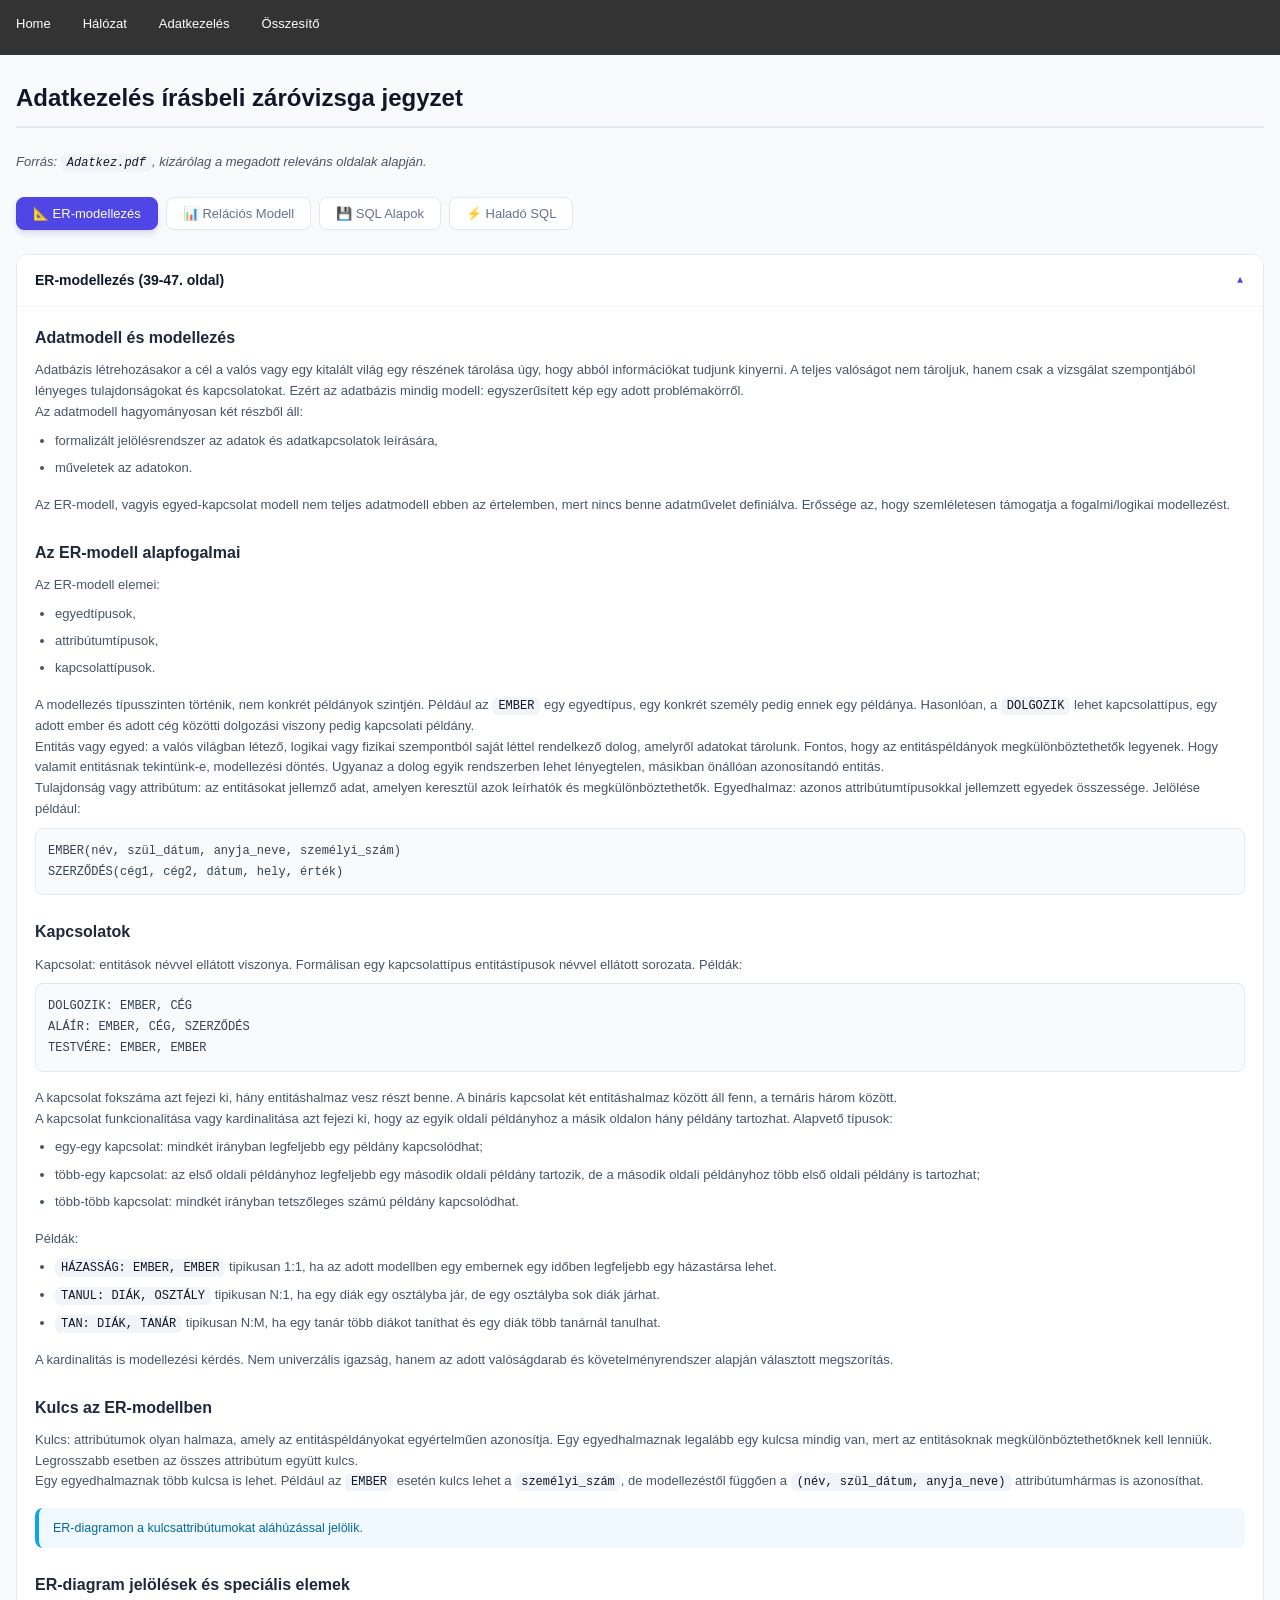
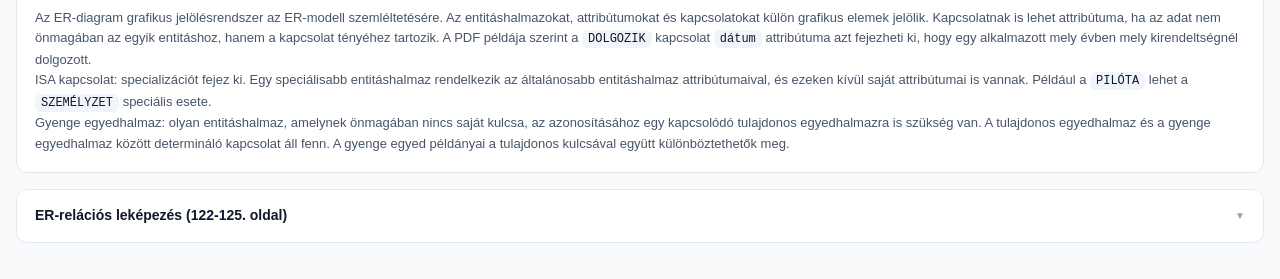
==== adatkezeles.html @ 4d345f4f "oldalak navval" ====
<!doctype html>
<html lang="en">
  <head>
    <meta charset="UTF-8" />
    <meta name="viewport" content="width=device-width, initial-scale=1.0" />
    <link rel="stylesheet" href="adatkezeles.css" />
    <link rel="stylesheet" href="nav.css" />
    <title>Adatkezelés</title>
  </head>
  <body>
    <nav>
      <ul>
        <li><a href="/index.html">Home</a></li>
        <li><a href="/halozat.html">Hálózat</a></li>
        <li><a href="/adatkezeles.html">Adatkezelés</a></li>
        <li><a href="/osszesito.html">Összesítő</a></li>
      </ul>
    </nav>
    <div class="wrap">
      <h2>Adatkezelés írásbeli záróvizsga jegyzet</h2>
      <p style="margin-bottom: 1.5rem; font-style: italic">
        Forrás: <code>Adatkez.pdf</code>, kizárólag a megadott releváns oldalak
        alapján.
      </p>

      <div class="tabs">
        <button class="tab active" onclick="showPage('er-modell')">
          📐 ER-modellezés
        </button>
        <button class="tab" onclick="showPage('relacios-modell')">
          📊 Relációs Modell
        </button>
        <button class="tab" onclick="showPage('sql-alapok')">
          💾 SQL Alapok
        </button>
        <button class="tab" onclick="showPage('sql-halado')">
          ⚡ Haladó SQL
        </button>
      </div>

      <div id="er-modell" class="page active">
        <div class="section">
          <div class="sec-head" onclick="toggle(this)">
            ER-modellezés (39-47. oldal) <span class="chevron open">▼</span>
          </div>
          <div class="sec-body open">
            <h3>Adatmodell és modellezés</h3>
            <p>
              Adatbázis létrehozásakor a cél a valós vagy egy kitalált világ egy
              részének tárolása úgy, hogy abból információkat tudjunk kinyerni.
              A teljes valóságot nem tároljuk, hanem csak a vizsgálat
              szempontjából lényeges tulajdonságokat és kapcsolatokat. Ezért az
              adatbázis mindig modell: egyszerűsített kép egy adott
              problémakörről.
            </p>
            <p>Az adatmodell hagyományosan két részből áll:</p>
            <ul>
              <li>
                formalizált jelölésrendszer az adatok és adatkapcsolatok
                leírására,
              </li>
              <li>műveletek az adatokon.</li>
            </ul>
            <p>
              Az ER-modell, vagyis egyed-kapcsolat modell nem teljes adatmodell
              ebben az értelemben, mert nincs benne adatművelet definiálva.
              Erőssége az, hogy szemléletesen támogatja a fogalmi/logikai
              modellezést.
            </p>

            <h3>Az ER-modell alapfogalmai</h3>
            <p>Az ER-modell elemei:</p>
            <ul>
              <li>egyedtípusok,</li>
              <li>attribútumtípusok,</li>
              <li>kapcsolattípusok.</li>
            </ul>
            <p>
              A modellezés típusszinten történik, nem konkrét példányok
              szintjén. Például az <code>EMBER</code> egy egyedtípus, egy
              konkrét személy pedig ennek egy példánya. Hasonlóan, a
              <code>DOLGOZIK</code> lehet kapcsolattípus, egy adott ember és
              adott cég közötti dolgozási viszony pedig kapcsolati példány.
            </p>
            <p>
              Entitás vagy egyed: a valós világban létező, logikai vagy fizikai
              szempontból saját léttel rendelkező dolog, amelyről adatokat
              tárolunk. Fontos, hogy az entitáspéldányok megkülönböztethetők
              legyenek. Hogy valamit entitásnak tekintünk-e, modellezési döntés.
              Ugyanaz a dolog egyik rendszerben lehet lényegtelen, másikban
              önállóan azonosítandó entitás.
            </p>
            <p>
              Tulajdonság vagy attribútum: az entitásokat jellemző adat, amelyen
              keresztül azok leírhatók és megkülönböztethetők. Egyedhalmaz:
              azonos attribútumtípusokkal jellemzett egyedek összessége.
              Jelölése például:
            </p>
            <pre><code>EMBER(név, szül_dátum, anyja_neve, személyi_szám)
SZERZŐDÉS(cég1, cég2, dátum, hely, érték)</code></pre>

            <h3>Kapcsolatok</h3>
            <p>
              Kapcsolat: entitások névvel ellátott viszonya. Formálisan egy
              kapcsolattípus entitástípusok névvel ellátott sorozata. Példák:
            </p>
            <pre><code>DOLGOZIK: EMBER, CÉG
ALÁÍR: EMBER, CÉG, SZERZŐDÉS
TESTVÉRE: EMBER, EMBER</code></pre>
            <p>
              A kapcsolat fokszáma azt fejezi ki, hány entitáshalmaz vesz részt
              benne. A bináris kapcsolat két entitáshalmaz között áll fenn, a
              ternáris három között.
            </p>
            <p>
              A kapcsolat funkcionalitása vagy kardinalitása azt fejezi ki, hogy
              az egyik oldali példányhoz a másik oldalon hány példány tartozhat.
              Alapvető típusok:
            </p>
            <ul>
              <li>
                egy-egy kapcsolat: mindkét irányban legfeljebb egy példány
                kapcsolódhat;
              </li>
              <li>
                több-egy kapcsolat: az első oldali példányhoz legfeljebb egy
                második oldali példány tartozik, de a második oldali példányhoz
                több első oldali példány is tartozhat;
              </li>
              <li>
                több-több kapcsolat: mindkét irányban tetszőleges számú példány
                kapcsolódhat.
              </li>
            </ul>
            <p>Példák:</p>
            <ul>
              <li>
                <code>HÁZASSÁG: EMBER, EMBER</code> tipikusan 1:1, ha az adott
                modellben egy embernek egy időben legfeljebb egy házastársa
                lehet.
              </li>
              <li>
                <code>TANUL: DIÁK, OSZTÁLY</code> tipikusan N:1, ha egy diák egy
                osztályba jár, de egy osztályba sok diák járhat.
              </li>
              <li>
                <code>TAN: DIÁK, TANÁR</code> tipikusan N:M, ha egy tanár több
                diákot taníthat és egy diák több tanárnál tanulhat.
              </li>
            </ul>
            <p>
              A kardinalitás is modellezési kérdés. Nem univerzális igazság,
              hanem az adott valóságdarab és követelményrendszer alapján
              választott megszorítás.
            </p>

            <h3>Kulcs az ER-modellben</h3>
            <p>
              Kulcs: attribútumok olyan halmaza, amely az entitáspéldányokat
              egyértelműen azonosítja. Egy egyedhalmaznak legalább egy kulcsa
              mindig van, mert az entitásoknak megkülönböztethetőknek kell
              lenniük. Legrosszabb esetben az összes attribútum együtt kulcs.
            </p>
            <p>
              Egy egyedhalmaznak több kulcsa is lehet. Például az
              <code>EMBER</code> esetén kulcs lehet a
              <code>személyi_szám</code>, de modellezéstől függően a
              <code>(név, szül_dátum, anyja_neve)</code> attribútumhármas is
              azonosíthat.
            </p>
            <div class="tip">
              ER-diagramon a kulcsattribútumokat aláhúzással jelölik.
            </div>

            <h3>ER-diagram jelölések és speciális elemek</h3>
            <p>
              Az ER-diagram grafikus jelölésrendszer az ER-modell
              szemléltetésére. Az entitáshalmazokat, attribútumokat és
              kapcsolatokat külön grafikus elemek jelölik. Kapcsolatnak is lehet
              attribútuma, ha az adat nem önmagában az egyik entitáshoz, hanem a
              kapcsolat tényéhez tartozik. A PDF példája szerint a
              <code>DOLGOZIK</code> kapcsolat <code>dátum</code> attribútuma azt
              fejezheti ki, hogy egy alkalmazott mely évben mely kirendeltségnél
              dolgozott.
            </p>
            <p>
              ISA kapcsolat: specializációt fejez ki. Egy speciálisabb
              entitáshalmaz rendelkezik az általánosabb entitáshalmaz
              attribútumaival, és ezeken kívül saját attribútumai is vannak.
              Például a <code>PILÓTA</code> lehet a
              <code>SZEMÉLYZET</code> speciális esete.
            </p>
            <p>
              Gyenge egyedhalmaz: olyan entitáshalmaz, amelynek önmagában nincs
              saját kulcsa, az azonosításához egy kapcsolódó tulajdonos
              egyedhalmazra is szükség van. A tulajdonos egyedhalmaz és a gyenge
              egyedhalmaz között determináló kapcsolat áll fenn. A gyenge egyed
              példányai a tulajdonos kulcsával együtt különböztethetők meg.
            </p>
          </div>
        </div>

        <div class="section">
          <div class="sec-head" onclick="toggle(this)">
            ER-relációs leképezés (122-125. oldal)
            <span class="chevron">▼</span>
          </div>
          <div class="sec-body">
            <h3>Logikai tervezés célja</h3>
            <p>
              A relációs adatbázis logikai tervezésének célja az adatbázis
              logikai szerkezetének meghatározása: milyen relációs sémák
              legyenek, azok milyen attribútumokat tartalmazzanak, és milyen
              adattípusok, kulcsok, idegen kulcsok és egyéb megszorítások
              tartozzanak hozzájuk. A fizikai tervezés, például indexek és
              tárolási paraméterek kialakítása, ezt követő lépés.
            </p>
            <p>
              Az ER-diagram alkalmas a valóság fogalmi modellezésére, a relációs
              adatmodell viszont táblákban/relációkban gondolkodik. Ezért
              szükséges az ER-diagram relációs sémákká alakítása.
            </p>

            <h3>Egyedhalmaz leképezése</h3>
            <p>
              Egy egyedhalmazból olyan relációs séma készül, amely tartalmazza
              az egyedhalmaz összes attribútumát:
            </p>
            <pre><code>E(A1, A2, ..., Ak)</code></pre>
            <p>
              A reláció minden sora az egyedhalmaz egy példányát azonosítja. Az
              ER-modellben jelölt kulcs a relációs sémában is kulcsként jelenik
              meg.
            </p>
            <p>
              ISA kapcsolat esetén, ha egy specializált entitáshalmaz
              attribútumait egy általánosabb entitáshalmaz határozza meg, akkor
              a specializált entitáshalmazhoz rendelt relációs sémába az
              általánosabb entitáshalmaz attribútumait is fel kell venni a PDF
              által ismertetett módszer szerint.
            </p>

            <h3>Kapcsolattípus leképezése általános módszerrel</h3>
            <p>
              Kapcsolattípusból olyan relációs séma készül, amelynek
              attribútumai között szerepel a kapcsolatban részt vevő összes
              entitáshalmaz kulcsa. Ha a kapcsolatnak saját attribútuma is van,
              az is bekerül a kapcsolatból képzett relációba.
            </p>
            <p>Általános alak:</p>
            <pre><code>R(E1_kulcsa, E2_kulcsa, ..., kapcsolat_attribútumai)</code></pre>
            <p>
              Az így kapott reláció egy sora azt fejezi ki, hogy a benne
              szereplő kulcsokkal azonosított entitáspéldányok egymással
              kapcsolatban állnak. Ha két résztvevő entitáshalmaz
              kulcsattribútumai azonos nevűek lennének, átnevezéssel kell
              elkerülni a névütközést.
            </p>
            <p>Példa a PDF alapján:</p>
            <pre><code>KIRENDELTSÉG(KKÓD, HELY)
ALKALMAZOTT(AKÓD, NÉV, BEOSZTÁS, FIZETÉS)
DOLGOZIK(KKÓD, AKÓD, DÁTUM)</code></pre>
            <p>
              Itt a <code>DOLGOZIK</code> reláció a kapcsolatot reprezentálja,
              és tartalmazza a részt vevő entitások kulcsait, valamint a
              kapcsolat saját <code>DÁTUM</code> attribútumát.
            </p>

            <h3>Több-egy kapcsolat hatékonyabb leképezése</h3>
            <p>
              Több-egy kapcsolatnál az általános módszer helyett gyakran
              kevesebb relációval is megőrizhető a kapcsolat. Ha például
              <code>DOLGOZIK: EMBER, OSZTÁLY</code> N:1 jellegű, akkor az
              <code>OSZT_ID</code> idegen kulcsként bekerülhet az
              <code>EMBER</code> relációba:
            </p>
            <pre><code>OSZTÁLY(OSZT_ID, OSZT_NÉV, ÉPÜLET, EMELET)
EMBER(SZEM_SZÁM, NÉV, ANYJA_NEVE, SZÜL_DÁTUM, OSZT_ID)</code></pre>
            <p>
              Ilyenkor az <code>OSZT_ID</code> az <code>EMBER</code> sémában
              idegen kulcs. Az idegen kulcs olyan attribútum, amely egy másik
              relációban kulcsattribútum. Ha a kapcsolat opcionális, az idegen
              kulcs értéke lehet <code>NULL</code>; például ha egy ember nem
              dolgozik egyik osztályon sem.
            </p>
            <p>
              Ennek előnye, hogy kevesebb reláció szükséges, és az eredeti
              kapcsolat visszanyeréséhez kevesebb természetes illesztés kell.
              Emellett a kapcsolat függvényszerűsége, vagyis az N:1 jelleg,
              részben beépül a relációs struktúrába.
            </p>

            <h3>Információvesztés és redundancia</h3>
            <p>
              Az ER-diagram relációs sémákká alakításakor elveszik az egyedek és
              kapcsolatok formális megkülönböztetése: relációs szinten mindkettő
              tábla/séma lesz. Ezért a kulcsok, idegen kulcsok és egyéb
              kényszerek fontosak ahhoz, hogy a sémák eredetére és jelentésére
              következtetni lehessen.
            </p>
            <p>
              A 125. oldal bevezeti a sémadekompozíció gondolatát is. Elvileg
              minden adat betehető lenne egyetlen univerzális sémába, de ez sok
              felesleges ismétlődést és következetlenséget okozhat. Redundáns a
              reláció, ha valamely attribútum értéke más attribútumok értékéből
              ismert szabály alapján kikövetkeztethető. A logikai tervezés egyik
              célja az ilyen felesleges redundancia kezelése.
            </p>
          </div>
        </div>
      </div>
      <div id="relacios-modell" class="page">
        <div class="section">
          <div class="sec-head" onclick="toggle(this)">
            Relációs adatmodell alapjai (48-50. oldal)
            <span class="chevron open">▼</span>
          </div>
          <div class="sec-body open">
            <h3>Reláció, domén, n-es</h3>
            <p>
              A relációs adatmodell mögött a halmazelméleti relációk elmélete
              áll.
            </p>
            <p>
              Reláció: halmazok Descartes-szorzatának részhalmaza. Ha adottak a
              <code>D1, D2, ..., Dn</code> tartományok, akkor a
              <code>D1 x D2 x ... x Dn</code> Descartes-szorzat elemei n-esek,
              más néven tuple-ök, rekordok vagy ennesek. Egy reláció ezeknek az
              n-eseknek tetszőleges részhalmaza.
            </p>
            <p>
              A tartomány vagy domén azt mondja meg, hogy egy attribútum milyen
              értékkészletből vehet fel értékeket. Például egy életkor numerikus
              tartományból, egy név szöveges tartományból származhat.
            </p>

            <h3>Táblázatos ábrázolás</h3>
            <p>A relációt táblázatként szokás ábrázolni:</p>
            <ul>
              <li>az oszlopok az attribútumok,</li>
              <li>a sorok a reláció elemei, vagyis az n-esek,</li>
              <li>az attribútumokhoz domének tartoznak,</li>
              <li>a fejlécben az attribútumnevek szerepelnek.</li>
            </ul>
            <p>
              Az adat értelmezését nem önmagában az érték adja, hanem az
              attribútumnév, a reláció neve és a dokumentált szemantika. Ezért
              fontos, hogy világos legyen, mit jelent egy attribútum és mit
              jelent az, hogy bizonyos értékek egy sorban szerepelnek.
            </p>

            <h3>Relációs séma és adatbázisséma</h3>
            <p>
              Relációs séma: annak leírása, hogy egy reláció milyen
              attribútumokból áll. Jelölése:
            </p>
            <pre><code>R(A1, A2, ..., Ak)</code></pre>
            <p>
              Ha egy <code>r</code> reláció sémája <code>R</code>, akkor
              jelölhető így:
            </p>
            <pre><code>r(R)</code></pre>
            <p>
              Adatbázisséma: egy adatbázisban található relációs sémák
              összessége.
            </p>
            <p>
              A jegyzet jelölési konvenciója szerint a relációt és elemeit
              kisbetűvel, a relációs sémát nagybetűvel jelöljük. Például
              <code>r(R)</code> esetén <code>r</code> maga a konkrét reláció,
              <code>R</code> pedig a séma.
            </p>

            <h3>Fokszám és számosság</h3>
            <p>
              A reláció foka vagy aritása: a relációban lévő oszlopok, azaz
              attribútumok száma.
            </p>
            <p>A reláció számossága: a relációban lévő sorok száma.</p>
            <div class="warn">
              Vizsgafeladatoknál fontos megkülönböztetés:
              <ul>
                <li>
                  ha projekció után azt kérdezik, hány attribútumból áll a séma,
                  az a kiválasztott attribútumok számától függ;
                </li>
                <li>
                  ha azt kérdezik, hány elemű a reláció, az a sorok számát
                  jelenti, és projekció után csökkenhet, mert azonos sorok
                  összeolvadhatnak.
                </li>
              </ul>
            </div>

            <h3>A relációs modell alapkövetkezményei</h3>
            <p>A reláció halmaz, ezért:</p>
            <ul>
              <li>nem tartalmazhat két azonos sort;</li>
              <li>a sorok sorrendje nem számít;</li>
              <li>az oszlopoknak egyértelmű nevük van;</li>
              <li>
                az oszlopok sorrendje nem számít, ha név szerint hivatkozunk
                rájuk.
              </li>
            </ul>
            <p>
              A tárgyban az attribútumok sorrendjének nincs jelentősége: a
              relációs sémát lényegében attribútumhalmazként kezeljük.
            </p>
          </div>
        </div>

        <div class="section">
          <div class="sec-head" onclick="toggle(this)">
            Relációalgebra műveletek (50-56. oldal)
            <span class="chevron">▼</span>
          </div>
          <div class="sec-body">
            <h3>Relációalgebra szerepe</h3>
            <p>
              A relációs adatmodell a relációkon értelmezett műveletekkel válik
              teljessé. A relációalgebra műveletei relációkból relációkat
              állítanak elő, tehát zártak a relációk halmazára. Ez azt jelenti,
              hogy egy művelet eredménye újra felhasználható egy következő
              relációalgebrai művelet operandusaként.
            </p>
            <p>
              Alapműveletek: unió, különbség, Descartes-szorzat, projekció,
              szelekció.
            </p>
            <p>
              Származtatott műveletek: metszet, természetes illesztés,
              theta-illesztés, hányados.
            </p>

            <h3>Unió</h3>
            <p>
              Az unió két reláció egyesítése. Feltétele, hogy az
              operandusrelációk sémái ugyanannyi attribútumból álljanak. Nem
              szükséges, hogy a megfelelő attribútumok ténylegesen ugyanazt
              jelentsék, de ha nincs szemantikai összhang, az eredmény nehezen
              értelmezhető.
            </p>
            <p>
              Ha <code>r</code> és <code>s</code> uniókompatibilisek, akkor
              <code>r ∪ s</code> minden olyan sort tartalmaz, amely
              <code>r</code>-ben vagy <code>s</code>-ben szerepel. Mivel a
              reláció halmaz, az azonos sorok csak egyszer jelennek meg.
            </p>
            <div class="tip">
              Vizsgaszempont: ha <code>r</code> 2 elemű és <code>s</code> 10
              elemű, akkor <code>r ∪ s</code> elemszáma legfeljebb 12, mert
              lehet átfedés. Legalább annyi, amennyi az egyik relációból
              biztosan nem fedhető le a másikkal, de egyszerű feleletválasztós
              kérdésben a felső korlát gyakran a lényeg.
            </div>

            <h3>Különbség és metszet</h3>
            <p>
              A különbség <code>r \ s</code> azokat a sorokat tartalmazza,
              amelyek <code>r</code>-ben benne vannak, de <code>s</code>-ben
              nincsenek. Ugyanazok a kompatibilitási feltételek érvényesek, mint
              az uniónál: azonos attribútumszám szükséges.
            </p>
            <p>
              A metszet nem alapműveletként is bevezethető, mert kifejezhető
              különbséggel:
            </p>
            <pre><code>A ∩ B = A \ (A \ B)</code></pre>

            <h3>Descartes-szorzat</h3>
            <p>
              Az <code>r x s</code> Descartes-szorzat minden <code>r</code>-beli
              sort minden <code>s</code>-beli sorral összepárosít. Ha
              <code>r</code> foka <code>n1</code>, <code>s</code> foka
              <code>n2</code>, akkor az eredmény foka <code>n1 + n2</code>. Ha
              <code>r</code> elemszáma <code>m</code>, <code>s</code> elemszáma
              <code>k</code>, akkor az eredmény elemszáma <code>m * k</code>,
              feltéve, hogy a sémakezelés és névütközések rendezettek.
            </p>
            <p>
              Névütközés esetén minősített attribútumnevekkel vagy átnevezéssel
              kell különbséget tenni, például <code>R.A</code> és
              <code>S.A</code>.
            </p>

            <h3>Projekció</h3>
            <p>
              A projekció egy relációból kiválaszt bizonyos attribútumokat, a
              többit elhagyja. Jelölése:
            </p>
            <pre><code>π_A1,A2,...(r)</code></pre>
            <p>
              Az eredmény sémája csak a megadott attribútumokat tartalmazza,
              ezért a foka pontosan a projekcióban felsorolt attribútumok száma.
              Ha például egy 5 attribútumú relációt a kulcsára projektálunk,
              akkor az eredmény sémájának attribútumszáma a kulcs
              attribútumainak száma, nem automatikusan 5.
            </p>
            <p>
              Fontos: a projekció során azonos sorok keletkezhetnek, ezeket a
              relációs algebra halmazszemlélete miatt meg kell szüntetni. Ezért
              a projekció eredményének elemszáma legfeljebb akkora, mint az
              eredeti reláció elemszáma. Ha a projekció tartalmaz kulcsot, akkor
              nem olvadnak össze különböző eredeti sorok, mert a kulcs
              azonosítja őket. Ha olyan attribútumhalmazra projektálunk, amely
              nem tartalmaz kulcsot, az eredmény elemszáma lehet ugyanannyi vagy
              kevesebb az eredetinél.
            </p>

            <h3>Szelekció</h3>
            <p>
              A szelekció sorokat válogat ki egy relációból logikai feltétel
              alapján. Jelölése:
            </p>
            <pre><code>σ_F(r)</code></pre>
            <p>
              Az <code>F</code> szelekciós feltétel minden sorra kiértékelődik,
              és csak azok a sorok kerülnek az eredménybe, amelyekre igaz. A
              feltétel tartalmazhat konstansokat, attribútumneveket,
              összehasonlító operátorokat és logikai operátorokat.
            </p>
            <p>Példa:</p>
            <pre><code>σ_KOR&lt;23 ∧ NÉV='Kovács'(névsor)</code></pre>
            <p>
              A szelekció nem változtatja meg a sémát, csak az elemszámot
              csökkentheti.
            </p>

            <h3>Természetes illesztés</h3>
            <p>
              A természetes illesztés két reláció közös nevű attribútumai
              alapján kapcsol össze sorokat. Azokat a rekordpárokat választja
              ki, amelyeknél az azonos nevű attribútumok értékei megegyeznek. Az
              eredményben a közös attribútumok csak egyszer szerepelnek.
            </p>
            <p>
              Ha nincs közös nevű attribútum, a természetes illesztés
              Descartes-szorzattá válik.
            </p>
            <p>
              Alapműveletekle kifejezve: először Descartes-szorzat, majd
              szelekció az azonos attribútumértékekre, végül projekció, hogy a
              duplikált közös attribútum csak egyszer szerepeljen.
            </p>

            <h3>Theta-illesztés</h3>
            <p>
              A theta-illesztés általánosabb illesztés. Két reláció
              Descartes-szorzatából olyan sorpárokat választ ki, amelyek
              teljesítenek egy megadott feltételt:
            </p>
            <pre><code>r ⋈_θ s = σ_θ(r x s)</code></pre>
            <p>
              A feltétel nemcsak egyenlőség lehet, hanem például
              <code>&lt;</code>, <code>&gt;</code>, <code>BETWEEN</code> jellegű
              összehasonlítás is.
            </p>

            <h3>Hányados</h3>
            <p>
              A hányados olyan relációt ad, amelynek <code>s</code>-sel vett
              Descartes-szorzat a lehető legbővebb részhalmaza
              <code>r</code>-nek. Intuitívan a "minden" típusú kérdésekhez
              használható. Például a PDF példájában: mely napokon adtak el
              mindenféle áruból.
            </p>
            <p>
              Általános gondolat: ha <code>r</code> tartalmazza, hogy mely
              <code>x</code> értékek mely <code>y</code> értékekhez
              kapcsolódnak, és <code>s</code> tartalmazza az összes elvárt
              <code>y</code> értéket, akkor <code>r ÷ s</code> azokat az
              <code>x</code> értékeket adja vissza, amelyek minden
              <code>s</code>-beli <code>y</code>-hoz kapcsolódnak.
            </p>
          </div>
        </div>
      </div>
      <div id="sql-alapok" class="page">
        <div class="section">
          <div class="sec-head" onclick="toggle(this)">
            SQL tankönyvi alapok (68-85. oldal)
            <span class="chevron open">▼</span>
          </div>
          <div class="sec-body open">
            <h3>SQL szerepe és részei</h3>
            <p>
              Az SQL a relációs adatbázis-kezelőkkel való kommunikáció
              legelterjedtebb nyelve. Szabványosított, de a konkrét
              rendszerekben nyelvjárások vannak.
            </p>
            <p>Fő résznyelvek:</p>
            <ul>
              <li>
                DDL: adatdefiníciós nyelv, például táblák, nézetek, indexek
                létrehozása;
              </li>
              <li>
                DML: adatmanipulációs nyelv, például beszúrás, törlés,
                módosítás;
              </li>
              <li>DQL: lekérdező nyelv, ha külön választják a DML-től;</li>
              <li>DCL: adatelérést vezérlő nyelv, például jogosultságok.</li>
            </ul>
            <p>
              Az SQL nem-procedurális, különösen lekérdezéseknél: azt írjuk le,
              milyen eredményt akarunk, nem azt, milyen algoritmussal kell
              előállítani.
            </p>
            <p>
              Az SQL-ben a kulcsszavak kis- és nagybetűi általában nem
              különböznek, de a szövegliteráloknál a kis- és nagybetű számíthat.
              Az utasítások több sorba írhatók, és a példákban pontosvessző
              zárja őket.
            </p>

            <h3>CREATE TABLE, adattípusok, NULL</h3>
            <p>Tábla létrehozása:</p>
            <pre><code class="language-sql">CREATE TABLE &lt;táblanév&gt;
(&lt;oszlopnév&gt; &lt;típus&gt; [NOT NULL],
 &lt;oszlopnév&gt; &lt;típus&gt; [NOT NULL],
 ...);</code></pre>
            <p>Tipikus adattípusok a PDF alapján:</p>
            <ul>
              <li><code>CHAR(n)</code>, <code>VARCHAR2(n)</code>: szöveg;</li>
              <li><code>NUMBER(w)</code>: egész szám adott szélességgel;</li>
              <li>
                <code>NUMBER(w,d)</code>: szám adott szélességgel és tizedes
                pontossággal;
              </li>
              <li><code>DATE</code>: dátum és tipikusan időpont.</li>
            </ul>
            <p>
              A <code>NOT NULL</code> azt jelenti, hogy az adott oszlopban
              mindig kell megengedett, nem üres értéknek szerepelnie. Ha egy
              <code>NOT NULL</code> oszlopba <code>NULL</code> kerülne, a
              végrehajtás hibával leáll.
            </p>

            <h3>Nézetek és indexek</h3>
            <p>Nézet:</p>
            <pre><code class="language-sql">CREATE VIEW &lt;nézetnév&gt; [(&lt;oszlopnév1&gt;, ...)]
AS &lt;lekérdezés&gt;;</code></pre>
            <p>
              A nézet virtuális tábla. Fizikai táblákból képzett logikai nézetet
              ad, és használható az adatok más modelljének megjelenítésére vagy
              bizonyos információk elrejtésére.
            </p>
            <p>Index:</p>
            <pre><code class="language-sql">CREATE [UNIQUE] INDEX &lt;indexnév&gt;
ON &lt;táblanév&gt; (&lt;oszlopnév1&gt;, ...);</code></pre>
            <p>
              Az index keresést gyorsíthat. <code>UNIQUE</code> index esetén a
              rendszer biztosítja az adott oszlop vagy oszlopkombináció
              egyediségét. Az indexek a lekérdezésekben nem jelennek meg, az
              adatbázis-kezelő használja őket.
            </p>
            <p>Objektum törlése:</p>
            <pre><code class="language-sql">DROP TABLE &lt;név&gt;;
DROP VIEW &lt;név&gt;;
DROP INDEX &lt;név&gt;;</code></pre>

            <h3>INSERT, DELETE, UPDATE</h3>
            <p>Beszúrás:</p>
            <pre><code class="language-sql">INSERT INTO &lt;táblanév&gt; [(&lt;oszlopnév&gt;, ...)]
VALUES (&lt;kif1&gt;, &lt;kif2&gt;, ...);</code></pre>
            <p>
              Ha nem adunk oszloplistát, akkor a tábla deklarációs sorrendjében
              minden mezőnek értéket kell adni. Ha adunk oszloplistát, akkor
              csak ezek kapnak értéket, a többi <code>NULL</code> lesz, ha
              megengedett.
            </p>
            <p>Lekérdezés eredményének beszúrása:</p>
            <pre><code class="language-sql">INSERT INTO &lt;táblanév&gt; [(&lt;oszlopnév&gt;, ...)]
SELECT ...;</code></pre>
            <p>Törlés:</p>
            <pre><code class="language-sql">DELETE
FROM &lt;táblanév&gt;
[WHERE &lt;logikai kifejezés&gt;];</code></pre>
            <p>
              Ha a <code>WHERE</code> hiányzik, a tábla minden sora törlődik.
            </p>
            <p>Módosítás:</p>
            <pre><code class="language-sql">UPDATE &lt;táblanév&gt;
SET &lt;oszlopnév&gt; = &lt;kifejezés&gt;, ...
[WHERE &lt;logikai kifejezés&gt;];</code></pre>
            <p>Ha a <code>WHERE</code> hiányzik, minden sor módosul.</p>

            <h3>SELECT alapstruktúra</h3>
            <p>Általános alak:</p>
            <pre><code class="language-sql">SELECT &lt;jellemzők&gt;
FROM &lt;táblák&gt;
[WHERE &lt;logikai kifejezés&gt;]
[&lt;csoportosítás&gt;]
[&lt;rendezés&gt;];</code></pre>
            <p>Jelentés:</p>
            <ul>
              <li>
                <code>SELECT</code>: az eredménytábla oszlopait definiálja;
              </li>
              <li><code>FROM</code>: a bemeneti táblákat adja meg;</li>
              <li><code>WHERE</code>: sorokat szűr;</li>
              <li>
                <code>GROUP BY</code> és <code>HAVING</code>: csoportosít és
                csoportokat szűr;
              </li>
              <li>
                <code>ORDER BY</code>: az eredmény sorainak sorrendjét adja meg.
              </li>
            </ul>
            <p>Minden oszlop kiválasztása:</p>
            <pre><code class="language-sql">SELECT *
FROM emp;</code></pre>
            <p>Konkrét oszlopok:</p>
            <pre><code class="language-sql">SELECT ename, sal
FROM emp;</code></pre>
            <p>Számított érték:</p>
            <pre><code class="language-sql">SELECT ename, 12 * sal
FROM emp;</code></pre>
            <p>
              SQL-ben a <code>SELECT</code> alapértelmezetten nem szünteti meg a
              duplikált sorokat. Ha relációalgebrai projekcióhoz hasonló
              duplikátummentesség kell:
            </p>
            <pre><code class="language-sql">SELECT DISTINCT job
FROM emp;</code></pre>

            <h3>WHERE és logikai kifejezések</h3>
            <p>A <code>WHERE</code> a sorok közül választ:</p>
            <pre><code class="language-sql">SELECT ename, sal
FROM emp
WHERE sal &gt; 2000;</code></pre>
            <p>Használható elemek:</p>
            <ul>
              <li>
                relációs operátorok: <code>&lt;</code>, <code>&lt;=</code>,
                <code>=</code>, <code>!=</code>, <code>&gt;=</code>,
                <code>&gt;</code>;
              </li>
              <li><code>BETWEEN ... AND ...</code>;</li>
              <li><code>IS NULL</code>, <code>IS NOT NULL</code>;</li>
              <li><code>IN (...)</code>;</li>
              <li>
                <code>LIKE</code>, ahol <code>%</code> tetszőleges
                karaktersorozat, <code>_</code> egy tetszőleges karakter;
              </li>
              <li><code>AND</code>, <code>OR</code>, <code>NOT</code>.</li>
            </ul>
            <p>
              <code>NULL</code> vizsgálatához nem <code>= NULL</code>, hanem
              <code>IS NULL</code> kell.
            </p>
            <p>Dátumliterálként a PDF szerint használható:</p>
            <pre><code class="language-sql">WHERE start_date &gt; DATE '1982-01-01'</code></pre>

            <h3>Aggregáció, csoportosítás, rendezés</h3>
            <p>
              Oszlopfüggvények: <code>AVG()</code>: átlag, <code>SUM()</code>:
              összeg, <code>COUNT()</code>: darabszám, <code>MAX()</code>:
              maximum, <code>MIN()</code>: minimum.
            </p>
            <p>
              <code>COUNT(*)</code> minden sor számol. Az oszlopfüggvények a
              <code>NULL</code> értékeket általában kihagyják, kivétel a
              <code>COUNT(*)</code>, amely minden sort számol.
            </p>
            <p>
              Ha aggregátum mellett nem aggregált oszlop is szerepel a
              <code>SELECT</code> listában, akkor csoportosítani kell:
            </p>
            <pre><code class="language-sql">SELECT job, AVG(sal)
FROM emp
GROUP BY job;</code></pre>
            <p>Csoportok szűrésére <code>HAVING</code> kell:</p>
            <pre><code class="language-sql">SELECT job, AVG(sal)
FROM emp
GROUP BY job
HAVING AVG(sal) BETWEEN 1000 AND 3000;</code></pre>
            <p>
              A <code>WHERE</code> a csoportosítás előtt sorokat szűr, a
              <code>HAVING</code> a csoportosítás után csoportokat.
            </p>
            <div class="tip">
              Ha aggregátum függvény van a szűrőben → HAVING. Különben → WHERE.
            </div>
            <p>Rendezés:</p>
            <pre><code class="language-sql">SELECT *
FROM emp
WHERE deptno = 30
ORDER BY job, sal DESC;</code></pre>
            <p>
              Az <code>ORDER BY</code> több oszlopot is kaphat. Az
              alapértelmezés <code>ASC</code>, a <code>DESC</code> csökkenő
              rendezést jelent.
            </p>

            <h3>Halmazműveletek, jogosultság, tranzakció</h3>
            <p>
              Lekérdezések eredménytábláin használható halmazműveletek:
              <code>UNION</code>, <code>INTERSECT</code>, <code>MINUS</code>.
            </p>
            <p>Jogosultságadás és megvonás:</p>
            <pre><code class="language-sql">GRANT &lt;jogosultság&gt;
ON &lt;tábla vagy nézetnév&gt;
TO &lt;felhasználó&gt;;

REVOKE &lt;jogosultság&gt;
ON &lt;tábla vagy nézetnév&gt;
FROM &lt;felhasználó&gt;;</code></pre>
            <p>
              Tranzakció: adatbázis-módosítások olyan sorozata, amelyet vagy
              teljes egészében kell végrehajtani, vagy egyetlen lépését sem.
              <code>COMMIT</code> véglegesít, <code>ROLLBACK</code> visszavon az
              előző <code>COMMIT</code> utáni állapotig.
            </p>
            <p>
              Kényszerek: a táblákra szigorúbb feltételek adhatók meg, például
              értékkészlet, elsődleges kulcs, idegen kulcs. Az idegen kulcs
              értéke egy másik tábla elsődleges kulcsának vagy
              <code>UNIQUE</code> oszlopának létező értékével kell egyezzen.
            </p>
          </div>
        </div>
      </div>
      <div id="sql-halado" class="page">
        <div class="section">
          <div class="sec-head" onclick="toggle(this)">
            SQL diasor: SELECT, FROM, WHERE, ORDER BY (311-356. oldal)
            <span class="chevron open">▼</span>
          </div>
          <div class="sec-body open">
            <h3>SELECT alapok</h3>
            <p>
              A <code>SELECT</code> utasítás a lekérdezés központi eleme. A
              diasor hangsúlya szerint a SELECT alapjait fejből kell tudni.
            </p>
            <p>Alapszintaxis:</p>
            <pre><code class="language-sql">SELECT *|{[DISTINCT] column|expression [alias], ...}
FROM table
[WHERE condition(s)]
[ORDER BY column];</code></pre>
            <p>Minden oszlop:</p>
            <pre><code class="language-sql">SELECT *
FROM divisions;</code></pre>
            <p>Adott oszlopok:</p>
            <pre><code class="language-sql">SELECT division_id, division_name, city
FROM divisions;</code></pre>
            <p>
              Az SQL utasítások nem kis- és nagybetűérzékenyek kulcsszavak
              szintjén, több sorba írhatók, a kulcsszavak nem rövidíthetők, és a
              tagolás csak olvashatósági szerepű.
            </p>

            <h3>Kifejezések és operátori precedencia</h3>
            <p>
              A <code>SELECT</code> listában nemcsak oszlopnevek, hanem
              kifejezések is szerepelhetnek:
            </p>
            <pre><code class="language-sql">SELECT worker_id, last_name, salary, 12 * salary + 100
FROM workers;</code></pre>
            <p>
              Az aritmetikai operátorok: <code>*</code> szorzás,
              <code>/</code> osztás, <code>-</code> kivonás,
              <code>+</code> összeadás.
            </p>
            <p>
              A precedencia miatt zárójelekkel kell egyértelműsíteni, ha más
              kiértékelési sorrendet akarunk:
            </p>
            <pre><code class="language-sql">SELECT worker_id, last_name, salary, 12 * (salary + 100)
FROM workers;</code></pre>

            <h3>NULL érték</h3>
            <p>
              A <code>NULL</code> azt jelenti, hogy az érték nem elérhető, nincs
              hozzárendelve, ismeretlen vagy nem alkalmazható. Nem azonos a
              nullával és nem azonos az üres szöveggel.
            </p>
            <p>
              Aritmetikai kifejezésben a <code>NULL</code>-t tartalmazó eredmény
              is <code>NULL</code> lesz. Ezért használható például az
              <code>NVL</code>:
            </p>
            <pre><code class="language-sql">SELECT last_name, salary, commission,
       12 * salary * (1 + NVL(commission, 0))
FROM workers;</code></pre>

            <h3>Aliasok és literálok</h3>
            <p>Oszlop alias:</p>
            <ul>
              <li>átnevezi az eredményoszlop fejlécét;</li>
              <li>hasznos számított kifejezéseknél;</li>
              <li>közvetlenül az oszlop vagy kifejezés után állhat;</li>
              <li>opcionálisan használható az <code>AS</code>;</li>
              <li>
                dupla idézőjel kell, ha szóköz, speciális karakter vagy kis- és
                nagybetűérzékeny alias van.
              </li>
            </ul>
            <p>Példa:</p>
            <pre><code class="language-sql">SELECT last_name "Name",
       12 * salary * (1 + commission) "Annual salary"
FROM workers;</code></pre>
            <p>
              Karakter- és dátumliterálokat egyszeres idézőjelbe kell tenni.
              Szövegösszefűzésre a diasor példái az <code>||</code> operátort
              használják:
            </p>
            <pre><code class="language-sql">SELECT first_name || ' ' || last_name || ' is a ' || position_id
       AS "Worker Details"
FROM workers;</code></pre>

            <h3>Duplikált sorok</h3>
            <p>
              SQL-ben a lekérdezések alapértelmezetten minden sort
              megjelenítenek, a duplikáltakat is. Egyedi értékekhez:
            </p>
            <pre><code class="language-sql">SELECT DISTINCT division_id
FROM workers;</code></pre>
            <p>
              Ez fontos különbség a relációalgebrai projekcióhoz képest, ahol az
              ismétlődések megszűnnek.
            </p>

            <h3>WHERE: sorok szűrése</h3>
            <p>
              A <code>WHERE</code> a <code>FROM</code> után áll, és a
              visszaadott sorokat korlátozza:
            </p>
            <pre><code class="language-sql">SELECT worker_id, last_name, position_id, division_id
FROM workers
WHERE division_id = 90;</code></pre>
            <p>
              Szövegértékeket és dátumokat egyszeres idézőjelbe kell tenni. A
              karakterértékek kis- és nagybetűérzékenyek, a dátumok
              formátumérzékenyek. Biztosabb dátummegadás:
            </p>
            <pre><code class="language-sql">WHERE start_date &gt; DATE '1999-06-30'</code></pre>
            <p>
              Összehasonlító operátorok: <code>=</code>, <code>&gt;</code>,
              <code>&gt;=</code>, <code>&lt;</code>, <code>&lt;=</code>,
              <code>&lt;&gt;</code>; <code>BETWEEN ... AND ...</code>, inkluzív
              intervallum; <code>IN(set)</code>, listaelem-vizsgálat;
              <code>LIKE</code>, mintaillesztés; <code>IS NULL</code>,
              nullérték-vizsgálat.
            </p>
            <p>
              <code>LIKE</code> minták: <code>%</code>: nulla vagy több
              karakter; <code>_</code>: pontosan egy karakter.
            </p>
            <p>Példa:</p>
            <pre><code class="language-sql">WHERE last_name LIKE '_U%'</code></pre>
            <p>NULL-ra:</p>
            <pre><code class="language-sql">WHERE manager_id IS NULL
WHERE commission IS NOT NULL</code></pre>

            <h3>Logikai operátorok és precedencia</h3>
            <p>
              Logikai operátorok: <code>AND</code>: mindkét feltétel igaz;
              <code>OR</code>: legalább az egyik feltétel igaz;
              <code>NOT</code>: a feltétel tagadása.
            </p>
            <p>
              A diasor kiemeli, hogy a precedencia miatt zárójelezni kell, ha az
              értelmezés nem triviális. Példa:
            </p>
            <pre><code class="language-sql">WHERE position_id = 'SALES_MGR'
   OR position_id = 'ADMIN_PRES'
  AND salary &gt; 11000</code></pre>
            <p>
              Itt az <code>AND</code> erősebb, ezért más jelentése lehet, mint:
            </p>
            <pre><code class="language-sql">WHERE (position_id = 'SALES_MGR'
    OR position_id = 'ADMIN_PRES')
  AND salary &gt; 11000</code></pre>

            <h3>ORDER BY</h3>
            <p>
              Az <code>ORDER BY</code> az eredménysorokat rendezi, és a SELECT
              utasítás végén áll:
            </p>
            <pre><code class="language-sql">SELECT last_name, position_id, division_id, start_date
FROM workers
ORDER BY start_date DESC;</code></pre>
            <p>
              Rendezési irány: <code>ASC</code>: növekvő, alapértelmezett;
              <code>DESC</code>: csökkenő.
            </p>
            <p>Több oszlop szerint is lehet rendezni:</p>
            <pre><code class="language-sql">SELECT last_name, division_id, 12 * salary "Annual salary"
FROM workers
ORDER BY division_id, salary DESC;</code></pre>
            <p>Alias szerint is lehet rendezni:</p>
            <pre><code class="language-sql">SELECT last_name, position_id, 12 * salary "Annual salary"
FROM workers
ORDER BY "Annual salary";</code></pre>
          </div>
        </div>

        <div class="section">
          <div class="sec-head" onclick="toggle(this)">
            SQL függvények és aggregátumok (357-372. oldal)
            <span class="chevron">▼</span>
          </div>
          <div class="sec-body">
            <h3>SQL függvények fogalma</h3>
            <p>
              Az SQL függvények beépített adatbázis-függvények, amelyek adatokat
              manipulálnak és eredményt adnak vissza. Operátorokhoz hasonlóan
              működnek, de argumentumformátumuk miatt rugalmasabbak: lehet
              nulla, egy, kettő vagy több argumentumuk.
            </p>
            <p>
              Ha egy függvényt nem a várt adattípusú argumentummal hívunk, az
              Oracle megpróbálhatja a típust a várt típusra konvertálni.
            </p>
            <p>Két fő típus:</p>
            <ul>
              <li>
                egysoros függvények: minden bemeneti sorra egy eredményt adnak;
              </li>
              <li>
                többsoros vagy aggregátumfüggvények: sorok csoportjára egy
                eredményt adnak.
              </li>
            </ul>
            <p>
              Egysoros függvények szerepelhetnek például
              <code>SELECT</code> listában, <code>WHERE</code>,
              <code>HAVING</code>, <code>START WITH</code> és
              <code>CONNECT BY</code> részekben.
            </p>
            <p>
              Aggregátumfüggvény csoportja lehet: az egész tábla; a
              <code>WHERE</code> által szűrt résztábla; a
              <code>GROUP BY</code> által képzett csoport.
            </p>

            <h3>Karakterfüggvények</h3>
            <p>Kis- és nagybetűkezelő függvények:</p>
            <ul>
              <li>
                <code>LOWER('SQL Course')</code> eredménye
                <code>sql course</code>;
              </li>
              <li>
                <code>UPPER('sql Course')</code> eredménye
                <code>SQL COURSE</code>;
              </li>
              <li>
                <code>INITCAP('SQL Course')</code> eredménye
                <code>Sql Course</code>.
              </li>
            </ul>
            <p>Ezek szűrésnél is hasznosak:</p>
            <pre><code class="language-sql">SELECT worker_id, last_name, division_id
FROM workers
WHERE LOWER(last_name) = 'gauss';</code></pre>
            <p>
              Karaktermanipulációs függvények: <code>CONCAT</code>;
              <code>SUBSTR</code>; <code>LENGTH</code>; <code>INSTR</code>;
              <code>LPAD</code>, <code>RPAD</code>; <code>TRIM</code>,
              <code>LTRIM</code>, <code>RTRIM</code>; <code>REPLACE</code>,
              <code>TRANSLATE</code>.
            </p>
            <p>Példák a PDF alapján:</p>
            <pre><code>CONCAT('Buda', 'Pest') -> BudaPest
SUBSTR('San Francisco', 5, 7) -> Francis
LENGTH('SQL Language') -> 12</code></pre>

            <h3>Számfüggvények</h3>
            <p>
              Fontosabb számfüggvények: <code>POWER</code>; <code>SQRT</code>;
              <code>ROUND</code>; <code>TRUNC</code>; <code>CEIL</code>;
              <code>FLOOR</code>; <code>MOD</code>; trigonometrikus és
              logaritmikus függvények.
            </p>
            <p>
              <code>ROUND</code> kerekít, <code>TRUNC</code> levág. A második
              argumentum a tizedesjegyek számát adja meg; negatív értékkel
              tízes, százas stb. helyiértékre lehet kerekíteni vagy vágni.
            </p>

            <h3>Dátumfüggvények</h3>
            <p>
              <code>SYSDATE</code> az aktuális dátumot és időt adja vissza.
              Dátumhoz szám adható vagy vonható ki; két dátum különbsége a
              köztük lévő napok száma. Órák hozzáadásához az óraszámot 24-gyel
              osztva lehet napként hozzáadni.
            </p>
            <p>
              Fontos dátumfüggvények: <code>MONTHS_BETWEEN</code>: két dátum
              közti hónapok száma; <code>ADD_MONTHS</code>: hónapokat ad
              dátumhoz; <code>NEXT_DAY</code>: következő adott nap;
              <code>LAST_DAY</code>: hónap utelsó napja; <code>ROUND</code>:
              dátum kerekítése; <code>TRUNC</code>: dátum csonkolása.
            </p>
            <p>
              Például <code>TRUNC(SYSDATE, 'MONTH')</code> a hónap első napjára
              csonkol.
            </p>

            <h3>Aggregátumfüggvények</h3>
            <p>
              Aggregátumfüggvények sorhalmazon működnek, és csoportonként egy
              eredményt adnak: <code>AVG</code>; <code>COUNT</code>;
              <code>MAX</code>; <code>MIN</code>; <code>STDDEV</code>;
              <code>SUM</code>; <code>VARIANCE</code>.
            </p>
            <p>Példa:</p>
            <pre><code class="language-sql">SELECT AVG(salary), MAX(salary), MIN(salary), SUM(salary), COUNT(*)
FROM workers
WHERE position_id LIKE '%REP%';</code></pre>
            <p>
              <code>COUNT(*)</code> a sorok számát adja vissza.
              <code>COUNT(expr)</code> csak azokat a sorokat számolja, ahol
              <code>expr</code> nem <code>NULL</code>.
              <code>COUNT(DISTINCT expr)</code> a különböző, nem
              <code>NULL</code> értékeket számolja.
            </p>
            <div class="warn">
              Vizsgaszempont: <code>COUNT(commission)</code> és
              <code>COUNT(*)</code> nem ugyanaz, ha a
              <code>commission</code> lehet <code>NULL</code>.
            </div>
          </div>
        </div>

        <div class="section">
          <div class="sec-head" onclick="toggle(this)">
            GROUP BY, HAVING, aggregált lekérdezések (373-380. oldal)
            <span class="chevron">▼</span>
          </div>
          <div class="sec-body">
            <h3>GROUP BY célja</h3>
            <p>
              A <code>GROUP BY</code> a tábla sorait kisebb csoportokra bontja.
              Az aggregátumfüggvények ezután csoportonként számolnak egy
              értéket.
            </p>
            <p>Alapszintaxis:</p>
            <pre><code class="language-sql">SELECT column, group_function(column)
FROM table
[WHERE condition]
[GROUP BY group_by_expression]
[ORDER BY column];</code></pre>
            <p>Példa:</p>
            <pre><code class="language-sql">SELECT division_id, AVG(salary)
FROM workers
GROUP BY division_id;</code></pre>

            <h3>Kötelező SELECT-GROUP BY összhang</h3>
            <p>
              Minden olyan <code>SELECT</code>-beli oszlopnak vagy kifejezésnek,
              amely nem aggregátumfüggvényben van, szerepelnie kell a
              <code>GROUP BY</code> részben.
            </p>
            <p>Helyes:</p>
            <pre><code class="language-sql">SELECT division_id, COUNT(last_name)
FROM workers
GROUP BY division_id;</code></pre>
            <p>Hibás:</p>
            <pre><code class="language-sql">SELECT division_id, COUNT(last_name)
FROM workers;</code></pre>
            <p>
              Azért hibás, mert <code>division_id</code> nem aggregált oszlop,
              de nincs <code>GROUP BY</code>.
            </p>

            <h3>WHERE és HAVING különbsége</h3>
            <p>
              A <code>WHERE</code> sorokat szűr a csoportosítás előtt.
              Aggregátumfüggvény nem használható benne csoportfeltételként.
            </p>
            <p>Hibás:</p>
            <pre><code class="language-sql">SELECT division_id, AVG(salary)
FROM workers
WHERE AVG(salary) > 8000
GROUP BY division_id;</code></pre>
            <p>Csoportok szűrésére <code>HAVING</code> kell:</p>
            <pre><code class="language-sql">SELECT division_id, AVG(salary)
FROM workers
GROUP BY division_id
HAVING AVG(salary) > 8000;</code></pre>
            <p>A <code>HAVING</code> működési sorrendje a diasor szerint:</p>
            <ol>
              <li>a sorok csoportosítása,</li>
              <li>csoportfüggvény alkalmazása,</li>
              <li>
                a <code>HAVING</code> feltételnek megfelelő csoportok
                megjelenítése.
              </li>
            </ol>
            <p>
              Ha egy feltétel soronként is eldönthető, érdemes
              <code>WHERE</code>-be tenni, mert az még csoportosítás előtt
              csökkenti a bemenetet. A <code>HAVING</code> akkor szükséges,
              amikor a feltétel a teljes csoportra számított értéktől függ.
            </p>

            <h3>Példa HAVING használatára</h3>
            <pre><code class="language-sql">SELECT position_id, SUM(salary) PAYROLL
FROM workers
WHERE position_id LIKE '%S%'
GROUP BY position_id
HAVING SUM(salary) > 13000
ORDER BY SUM(salary);</code></pre>
            <p>Itt:</p>
            <ul>
              <li>a <code>WHERE</code> előszűri a pozíciókat;</li>
              <li>a <code>GROUP BY</code> pozíciónként csoportosít;</li>
              <li>a <code>SUM(salary)</code> csoportonként számol;</li>
              <li>
                a <code>HAVING</code> csak a 13000 feletti csoportokat engedi
                tovább;
              </li>
              <li>
                az <code>ORDER BY</code> az aggregált érték szerint rendez.
              </li>
            </ul>

            <h3>Beágyazott aggregátum</h3>
            <p>A diasor példája:</p>
            <pre><code class="language-sql">SELECT MAX(AVG(salary))
FROM workers
GROUP BY division_id;</code></pre>
            <p>
              Jelentése: először osztályonként kiszámítja az átlagfizetést, majd
              ezek közül veszi a maximumot.
            </p>
          </div>
        </div>

        <div class="section">
          <div class="sec-head" onclick="toggle(this)">
            Többtáblás lekérdezések és JOIN-ok (381-395. oldal)
            <span class="chevron">▼</span>
          </div>
          <div class="sec-body">
            <h3>JOIN célja</h3>
            <p>
              Többtáblás lekérdezésnél az adatokat több relációból kell
              összekapcsolni. A JOIN műveletek sorforrásokat kapcsolnak össze
              közös attribútum, megadott feltétel vagy keresztszorzat alapján.
            </p>
            <p>
              A diasor JOIN-típusai: equi-join; natural join;
              <code>USING</code> clause; vendor-specifikus szintaxisok; outer
              join: left, right, full; non-equi join; cross join.
            </p>

            <h3>NATURAL JOIN</h3>
            <p>Természetes illesztés:</p>
            <pre><code class="language-sql">SELECT division_id, division_name, city, country_id, country_name
FROM divisions
NATURAL JOIN countries;</code></pre>
            <p>
              A <code>NATURAL JOIN</code> az azonos nevű oszlopok alapján
              kapcsol. Használatánál fontos, hogy az azonos nevű oszlopok
              valóban azonos jelentésűek legyenek, mert a természetes illesztés
              névegyezésre támaszkodik.
            </p>

            <h3>JOIN USING</h3>
            <p>
              Ha meg akarjuk adni, hogy mely közös nevű oszlop alapján történjen
              az illesztés:
            </p>
            <pre><code class="language-sql">SELECT e.worker_id, e.last_name, division_id, division_name
FROM workers e JOIN divisions d
USING (division_id);</code></pre>
            <p>
              A <code>USING</code> akkor használható, ha az illesztési oszlop
              azonos nevű a táblákban.
            </p>

            <h3>Hagyományos Oracle-szintaxis és ON</h3>
            <p>Hagyományos, vesszős FROM és WHERE feltételes forma:</p>
            <pre><code class="language-sql">SELECT e.worker_id, e.last_name, e.division_id, division_name
FROM workers e, divisions d
WHERE e.division_id = d.division_id;</code></pre>
            <p>Modern <code>JOIN ... ON</code> forma:</p>
            <pre><code class="language-sql">SELECT e.worker_id, e.last_name, e.division_id, division_name
FROM workers e JOIN divisions d
ON e.division_id = d.division_id;</code></pre>
            <p>
              Az <code>ON</code> előnye, hogy az illesztési feltétel közvetlenül
              a JOIN mellett szerepel. Az aliasok, például <code>e</code> és
              <code>d</code>, a táblaoszlopok egyértelmű hivatkozására
              szolgálnak.
            </p>

            <h3>Self join</h3>
            <p>
              Self join esetén ugyanazt a táblát több szerepben használjuk.
              Például dolgozó és menedzser ugyanabban a
              <code>workers</code> táblában lehet:
            </p>
            <pre><code class="language-sql">SELECT e.worker_id, e.last_name emp, m.last_name mgr
FROM workers e JOIN workers m
ON e.manager_id = m.worker_id;</code></pre>
            <p>
              Itt az <code>e</code> a dolgozó szerepű példány, az
              <code>m</code> a menedzser szerepű példány.
            </p>

            <h3>Három tábla illesztése</h3>
            <p>Több join egymás után is alkalmazható:</p>
            <pre><code class="language-sql">SELECT e.worker_id, e.last_name, e.division_id,
       d.division_name, d.city, c.country_name
FROM workers e JOIN divisions d
ON e.division_id = d.division_id
JOIN countries c
ON c.country_id = d.country_id;</code></pre>
            <p>
              A diasor megjegyzi, hogy a legtöbb adatbázismotor egyszerre két
              sorforrást illeszt, és a további joinok ezekre épülnek.
            </p>

            <h3>Non-equi join</h3>
            <p>
              Non-equi join esetén az illesztési feltétel nem egyenlőség. Példa:
            </p>
            <pre><code class="language-sql">SELECT e.first_name, e.last_name, e.salary, j.grade_level
FROM workers e JOIN job_grades j
ON e.salary BETWEEN j.lowest_sal AND j.highest_sal
WHERE last_name LIKE 'S%' OR last_name LIKE 'G%';</code></pre>
            <p>
              Itt a fizetés egy intervallumba esése alapján kapcsolódik a
              <code>job_grades</code> táblához.
            </p>

            <h3>Outer join</h3>
            <p>
              Inner join esetén csak azok a sorok jelennek meg, amelyeknek van
              illeszkedő párja. Outer join esetén az egyik vagy mindkét oldal
              nem illeszkedő sorai is megmaradnak, a hiányzó másik oldali
              oszlopok <code>NULL</code> értéket kapnak.
            </p>
            <p>
              Left outer join: a bal oldali, vezető tábla minden sora
              megjelenik:
            </p>
            <pre><code class="language-sql">SELECT e.last_name, d.division_id, d.division_name
FROM workers e LEFT OUTER JOIN divisions d
ON e.division_id = d.division_id;</code></pre>
            <p>Right outer join: a jobb oldali tábla minden sora megjelenik:</p>
            <pre><code class="language-sql">SELECT e.last_name, d.division_id, d.division_name
FROM workers e RIGHT OUTER JOIN divisions d
ON e.division_id = d.division_id;</code></pre>
            <p>
              Full outer join: mindkét oldal nem illeszkedő sorai is
              megjelennek:
            </p>
            <pre><code class="language-sql">SELECT e.last_name, d.division_id, d.division_name
FROM workers e FULL OUTER JOIN divisions d
ON e.division_id = d.division_id;</code></pre>

            <h3>Cross join</h3>
            <p>A <code>CROSS JOIN</code> Descartes-szorzatot állít elő:</p>
            <pre><code class="language-sql">SELECT last_name, division_name
FROM workers
CROSS JOIN divisions;</code></pre>
            <p>
              Minden bal oldali sor minden jobb oldali sorral párosodik. Ha az
              egyik tábla <code>m</code>, a másik <code>n</code> soros, az
              eredmény <code>m * n</code> soros.
            </p>
          </div>
        </div>
      </div>
    </div>
    <script>
      function showPage(id) {
        document
          .querySelectorAll(".page")
          .forEach((p) => p.classList.remove("active"));
        document
          .querySelectorAll(".tab")
          .forEach((t) => t.classList.remove("active"));
        document.getElementById(id).classList.add("active");
        event.target.classList.add("active");
      }
      function toggle(head) {
        const body = head.nextElementSibling;
        const chev = head.querySelector(".chevron");
        const open = body.classList.toggle("open");
        chev.classList.toggle("open", open);
      }
    </script>
  </body>
</html>
---- adatkezeles.css ----
* { 
  box-sizing: border-box; 
  margin: 0; 
  padding: 0; 
}

body { 
  font-family: -apple-system, BlinkMacSystemFont, "Segoe UI", Roboto, Helvetica, Arial, sans-serif;
  color: #334155;
  background-color: #f8fafc;
  line-height: 1.6;
}

.wrap { 
  padding: 1.5rem 1rem; 
}

/* Címek és Szövegek */
h2 {
  font-size: 1.5rem;
  font-weight: 700;
  color: #0f172a;
  margin-bottom: 1.5rem;
  border-bottom: 2px solid #e2e8f0;
  padding-bottom: 0.5rem;
}

h3 { 
  font-size: 1rem; 
  font-weight: 600; 
  color: #1e293b; 
  margin: 1.5rem 0 0.6rem; 
}

h3:first-child { 
  margin-top: 0; 
}

p, li { 
  font-size: 13px; 
  color: #475569; 
}

ul, ol { 
  padding-left: 1.25rem; 
  margin: 0.5rem 0 1rem; 
}

li { 
  margin-bottom: 0.4rem; 
}

/* Badges */
.badge { 
  display: inline-flex; 
  align-items: center;
  font-size: 11px; 
  padding: 2px 8px; 
  border-radius: 6px; 
  font-weight: 600; 
  margin-left: 6px; 
  text-transform: uppercase;
  letter-spacing: 0.5px;
}

.badge.fontos { background: #fee2e2; color: #dc2626; }
.badge.alap { background: #e0f2fe; color: #0284c7; }
.badge.minta { background: #dcfce7; color: #16a34a; }

/* Tabs */
.tabs { 
  display: flex; 
  gap: 8px; 
  margin-bottom: 1.5rem; 
  flex-wrap: wrap; 
}

.tab { 
  padding: 8px 16px; 
  border-radius: 8px; 
  border: 1px solid #e2e8f0; 
  background: #ffffff; 
  color: #64748b; 
  cursor: pointer; 
  font-size: 13px; 
  font-weight: 500;
  transition: all 0.2s ease; 
  box-shadow: 0 1px 2px rgba(0,0,0,0.02);
}

.tab.active { 
  background: #4f46e5; 
  color: #ffffff; 
  border-color: #4f46e5; 
  box-shadow: 0 4px 6px -1px rgba(79, 70, 229, 0.2);
}

.tab:hover:not(.active) { 
  background: #f1f5f9; 
  color: #334155;
  border-color: #cbd5e1;
}

/* Pages & Accordion Sections */
.page { display: none; }
.page.active { display: block; }

.section { 
  margin-bottom: 1rem; 
  border: 1px solid #e2e8f0; 
  border-radius: 12px; 
  background: #ffffff;
  overflow: hidden; 
  box-shadow: 0 1px 3px rgba(0,0,0,0.02);
}

.sec-head { 
  padding: 14px 18px; 
  background: #ffffff; 
  cursor: pointer; 
  display: flex; 
  justify-content: space-between; 
  align-items: center; 
  font-size: 14px; 
  font-weight: 600; 
  color: #0f172a; 
  user-select: none; 
  gap: 12px;
  border-bottom: 1px solid transparent;
  transition: background 0.15s ease;
}

.sec-head:hover { 
  background: #f8fafc; 
}

.sec-body { 
  padding: 18px; 
  display: none; 
  background: #ffffff;
  border-top: 1px solid #f1f5f9;
}

.sec-body.open { display: block; }

.chevron { 
  font-size: 10px; 
  transition: transform 0.2s ease; 
  display: inline-block; 
  flex-shrink: 0; 
  color: #94a3b8;
}

.chevron.open { transform: rotate(180deg); color: #4f46e5; }

/* Text Area and Code Blocks */
code { 
  font-family: ui-monospace, SFMono-Regular, Menlo, Monaco, Consolas, monospace; 
  font-size: 12px; 
  background: #f1f5f9; 
  padding: 2px 6px; 
  border-radius: 6px; 
  color: #0f172a; 
  font-weight: 500;
}

pre {
  background: #f8fafc;
  border: 1px solid #e2e8f0;
  border-radius: 8px;
  padding: 12px;
  margin: 0.5rem 0 1rem;
  overflow-x: auto;
}

pre code {
  background: transparent;
  padding: 0;
  border-radius: 0;
  color: #334155;
  font-weight: 400;
}

.table-wrap { 
  overflow-x: auto; 
  margin: 1rem 0; 
  border: 1px solid #e2e8f0;
  border-radius: 8px;
}

table { 
  width: 100%; 
  border-collapse: collapse; 
  font-size: 12px; 
  text-align: left;
  background: #ffffff;
}

th { 
  background: #f8fafc; 
  font-weight: 600; 
  color: #1e293b; 
  padding: 10px 12px; 
  border-bottom: 1px solid #e2e8f0; 
}

td { 
  padding: 10px 12px; 
  border-bottom: 1px solid #f1f5f9; 
  color: #475569; 
  vertical-align: top; 
}

tr:last-child td {
  border-bottom: none;
}

tr:nth-child(even) td { 
  background: #f8fafc; 
}

/* Callout Boxes (Info, Warning) */
.tip, .warn { 
  padding: 10px 14px; 
  border-radius: 8px; 
  margin: 1rem 0; 
  font-size: 12.5px; 
  font-weight: 500;
  display: flex;
  align-items: center;
}

.tip { 
  background: #f0f9ff; 
  border-left: 4px solid #0ea5e9; 
  color: #0369a1; 
}

.warn { 
  background: #fffbeb; 
  border-left: 4px solid #f59e0b; 
  color: #b45309; 
}
---- nav.css ----
nav ul {
  list-style-type: none;
  margin: 0;
  padding: 0;
  overflow: hidden;
  background-color: #333333;
}

nav ul li {
  float: left;
}

nav ul li a {
  display: block;
  color: white;
  text-align: center;
  padding: 14px 16px;
  text-decoration: none;
}

nav ul li a:hover {
  background-color: #111111;
}
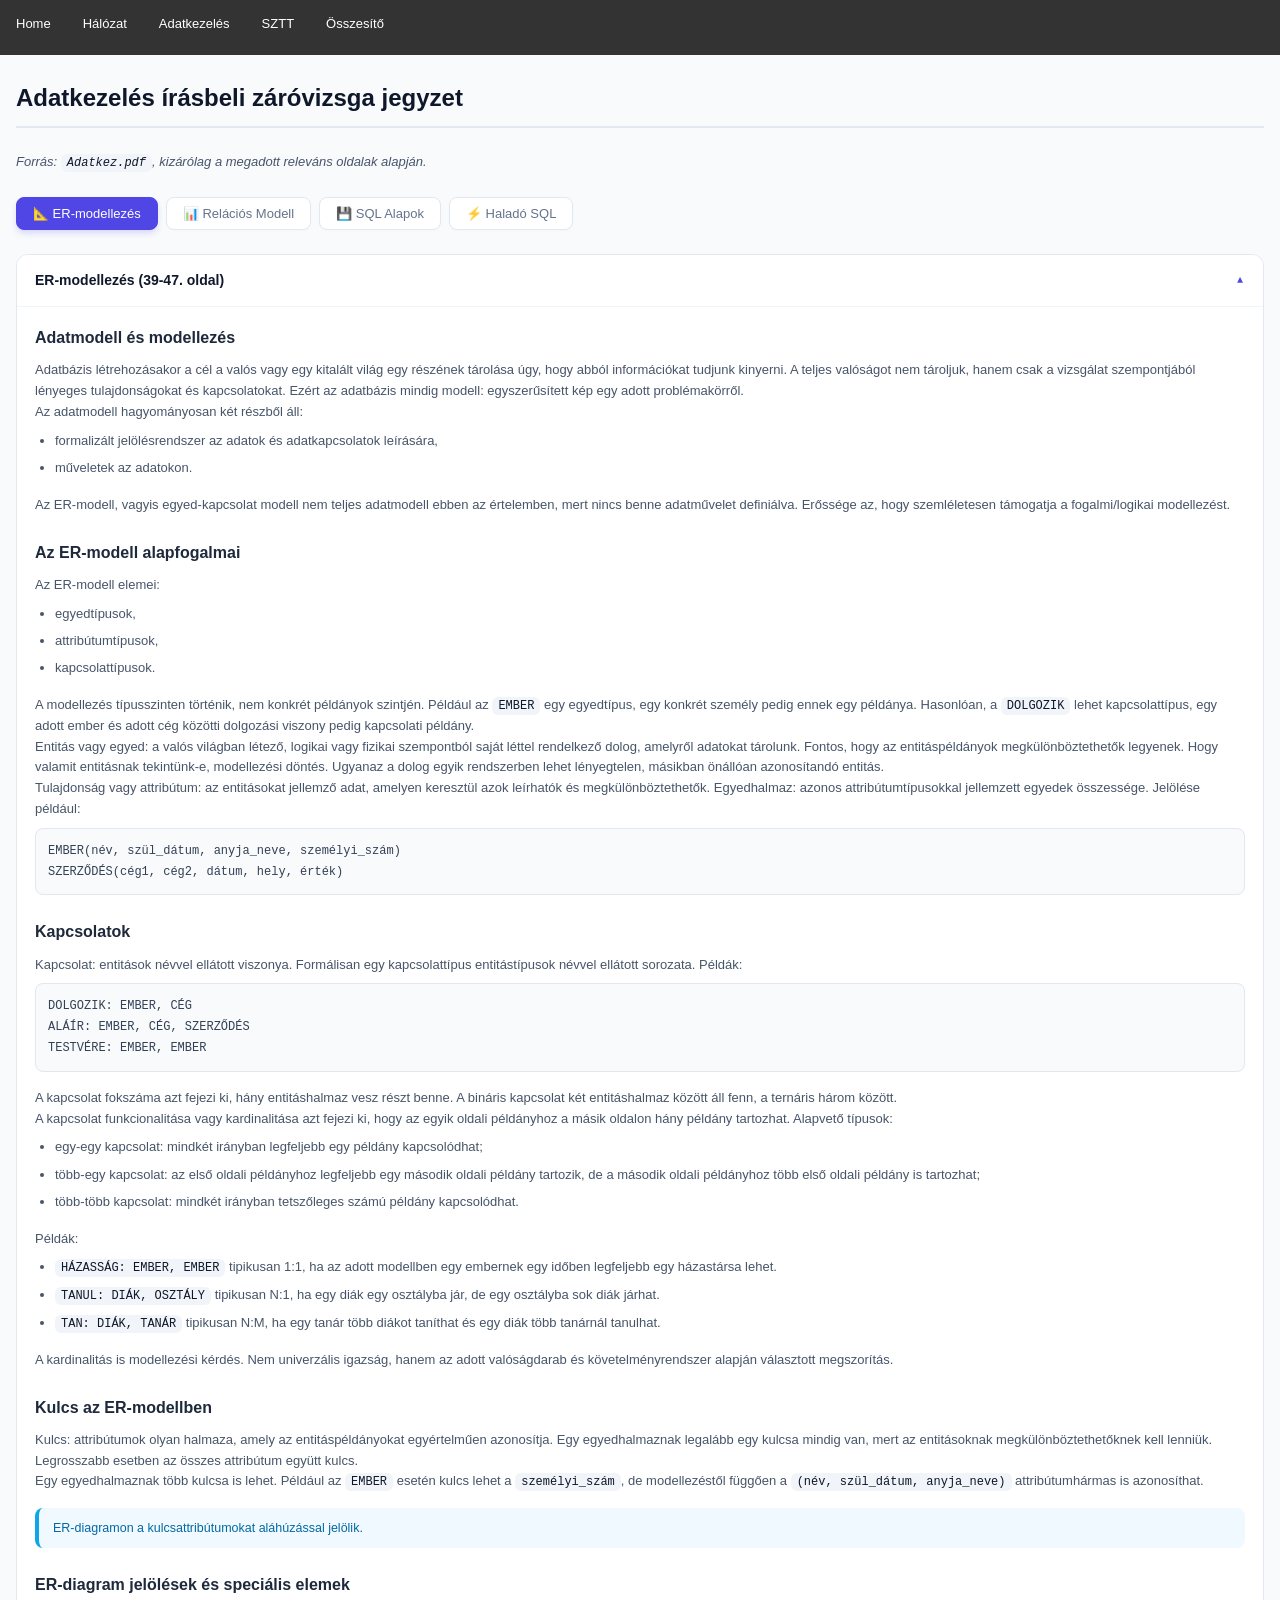
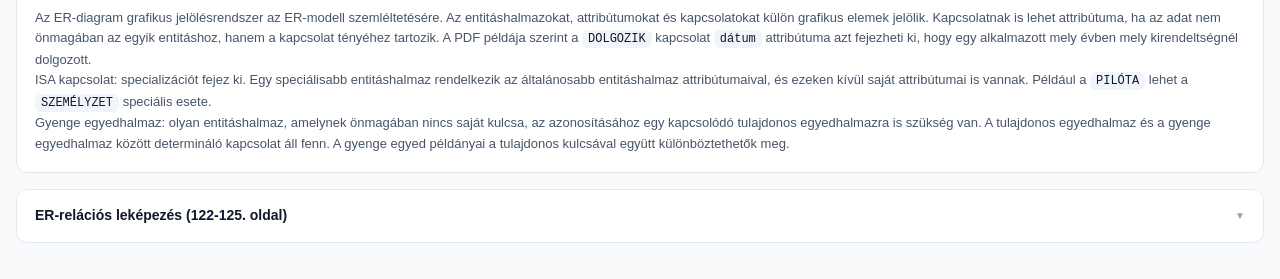
==== commit f170d4c8: "SZTT" ====
--- a/adatkezeles.html
+++ b/adatkezeles.html
@@ -13,6 +13,7 @@
         <li><a href="/index.html">Home</a></li>
         <li><a href="/halozat.html">Hálózat</a></li>
         <li><a href="/adatkezeles.html">Adatkezelés</a></li>
+        <li><a href="/sztt.html">SZTT</a></li>
         <li><a href="/osszesito.html">Összesítő</a></li>
       </ul>
     </nav>
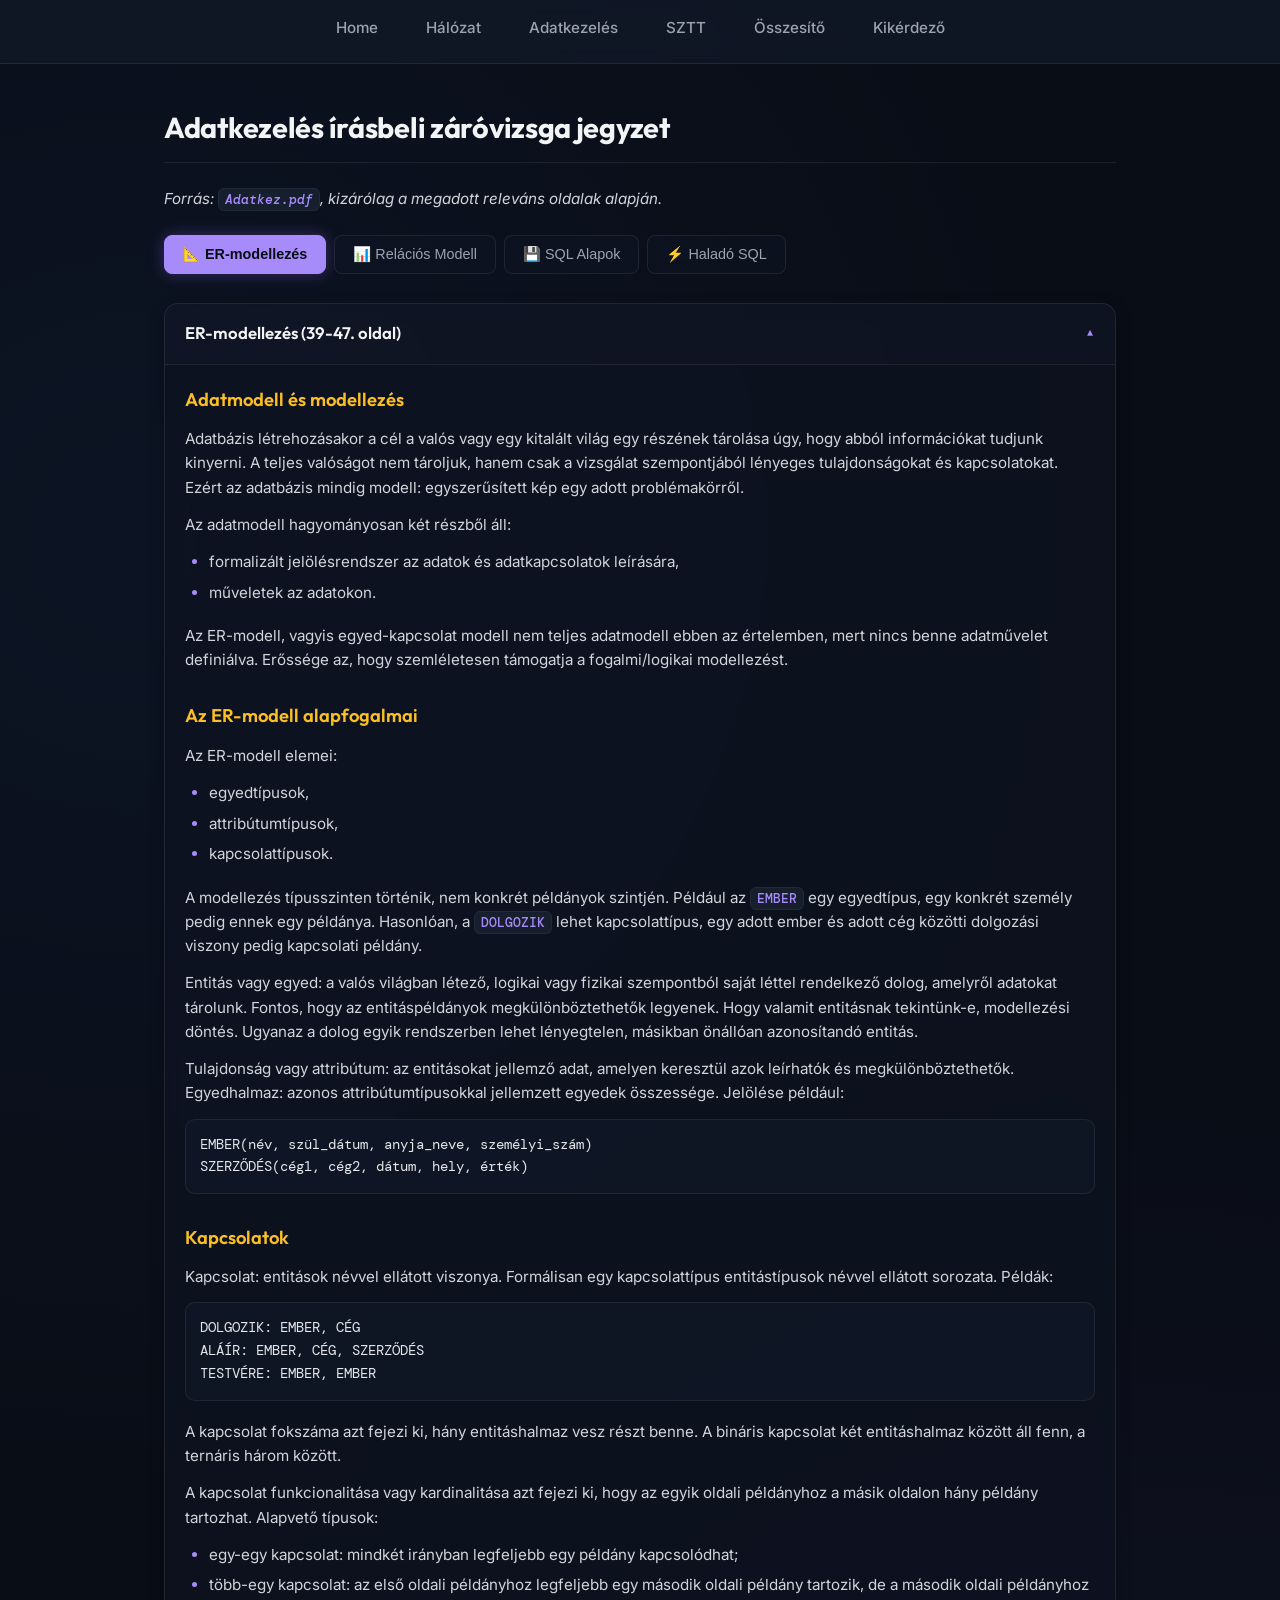
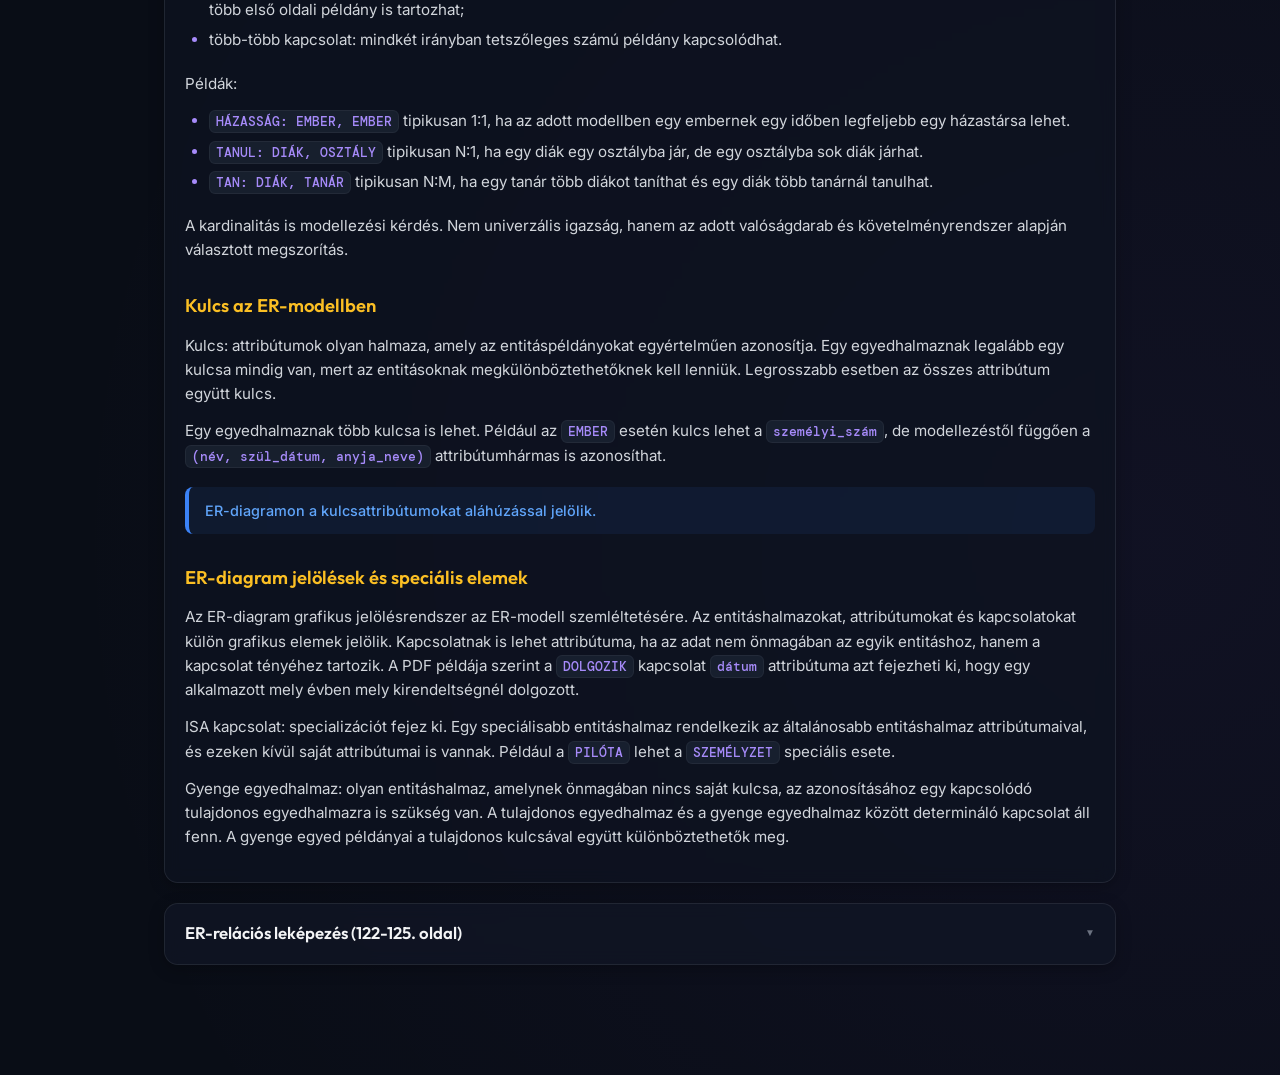
==== commit 7efb48dd: "feat: redesign landing page and implement centralized navigation with new curriculum modules" ====
--- a/adatkezeles.html
+++ b/adatkezeles.html
@@ -10,11 +10,12 @@
   <body>
     <nav>
       <ul>
-        <li><a href="/index.html">Home</a></li>
-        <li><a href="/halozat.html">Hálózat</a></li>
-        <li><a href="/adatkezeles.html">Adatkezelés</a></li>
-        <li><a href="/sztt.html">SZTT</a></li>
-        <li><a href="/osszesito.html">Összesítő</a></li>
+        <li><a href="index.html">Home</a></li>
+        <li><a href="halozat.html">Hálózat</a></li>
+        <li><a href="adatkezeles.html">Adatkezelés</a></li>
+        <li><a href="sztt.html">SZTT</a></li>
+        <li><a href="osszesito.html">Összesítő</a></li>
+        <li><a href="kikerdezo.html">Kikérdező</a></li>
       </ul>
     </nav>
     <div class="wrap">
--- a/adatkezeles.css
+++ b/adatkezeles.css
@@ -1,243 +1 @@
-* { 
-  box-sizing: border-box; 
-  margin: 0; 
-  padding: 0; 
-}
-
-body { 
-  font-family: -apple-system, BlinkMacSystemFont, "Segoe UI", Roboto, Helvetica, Arial, sans-serif;
-  color: #334155;
-  background-color: #f8fafc;
-  line-height: 1.6;
-}
-
-.wrap { 
-  padding: 1.5rem 1rem; 
-}
-
-/* Címek és Szövegek */
-h2 {
-  font-size: 1.5rem;
-  font-weight: 700;
-  color: #0f172a;
-  margin-bottom: 1.5rem;
-  border-bottom: 2px solid #e2e8f0;
-  padding-bottom: 0.5rem;
-}
-
-h3 { 
-  font-size: 1rem; 
-  font-weight: 600; 
-  color: #1e293b; 
-  margin: 1.5rem 0 0.6rem; 
-}
-
-h3:first-child { 
-  margin-top: 0; 
-}
-
-p, li { 
-  font-size: 13px; 
-  color: #475569; 
-}
-
-ul, ol { 
-  padding-left: 1.25rem; 
-  margin: 0.5rem 0 1rem; 
-}
-
-li { 
-  margin-bottom: 0.4rem; 
-}
-
-/* Badges */
-.badge { 
-  display: inline-flex; 
-  align-items: center;
-  font-size: 11px; 
-  padding: 2px 8px; 
-  border-radius: 6px; 
-  font-weight: 600; 
-  margin-left: 6px; 
-  text-transform: uppercase;
-  letter-spacing: 0.5px;
-}
-
-.badge.fontos { background: #fee2e2; color: #dc2626; }
-.badge.alap { background: #e0f2fe; color: #0284c7; }
-.badge.minta { background: #dcfce7; color: #16a34a; }
-
-/* Tabs */
-.tabs { 
-  display: flex; 
-  gap: 8px; 
-  margin-bottom: 1.5rem; 
-  flex-wrap: wrap; 
-}
-
-.tab { 
-  padding: 8px 16px; 
-  border-radius: 8px; 
-  border: 1px solid #e2e8f0; 
-  background: #ffffff; 
-  color: #64748b; 
-  cursor: pointer; 
-  font-size: 13px; 
-  font-weight: 500;
-  transition: all 0.2s ease; 
-  box-shadow: 0 1px 2px rgba(0,0,0,0.02);
-}
-
-.tab.active { 
-  background: #4f46e5; 
-  color: #ffffff; 
-  border-color: #4f46e5; 
-  box-shadow: 0 4px 6px -1px rgba(79, 70, 229, 0.2);
-}
-
-.tab:hover:not(.active) { 
-  background: #f1f5f9; 
-  color: #334155;
-  border-color: #cbd5e1;
-}
-
-/* Pages & Accordion Sections */
-.page { display: none; }
-.page.active { display: block; }
-
-.section { 
-  margin-bottom: 1rem; 
-  border: 1px solid #e2e8f0; 
-  border-radius: 12px; 
-  background: #ffffff;
-  overflow: hidden; 
-  box-shadow: 0 1px 3px rgba(0,0,0,0.02);
-}
-
-.sec-head { 
-  padding: 14px 18px; 
-  background: #ffffff; 
-  cursor: pointer; 
-  display: flex; 
-  justify-content: space-between; 
-  align-items: center; 
-  font-size: 14px; 
-  font-weight: 600; 
-  color: #0f172a; 
-  user-select: none; 
-  gap: 12px;
-  border-bottom: 1px solid transparent;
-  transition: background 0.15s ease;
-}
-
-.sec-head:hover { 
-  background: #f8fafc; 
-}
-
-.sec-body { 
-  padding: 18px; 
-  display: none; 
-  background: #ffffff;
-  border-top: 1px solid #f1f5f9;
-}
-
-.sec-body.open { display: block; }
-
-.chevron { 
-  font-size: 10px; 
-  transition: transform 0.2s ease; 
-  display: inline-block; 
-  flex-shrink: 0; 
-  color: #94a3b8;
-}
-
-.chevron.open { transform: rotate(180deg); color: #4f46e5; }
-
-/* Text Area and Code Blocks */
-code { 
-  font-family: ui-monospace, SFMono-Regular, Menlo, Monaco, Consolas, monospace; 
-  font-size: 12px; 
-  background: #f1f5f9; 
-  padding: 2px 6px; 
-  border-radius: 6px; 
-  color: #0f172a; 
-  font-weight: 500;
-}
-
-pre {
-  background: #f8fafc;
-  border: 1px solid #e2e8f0;
-  border-radius: 8px;
-  padding: 12px;
-  margin: 0.5rem 0 1rem;
-  overflow-x: auto;
-}
-
-pre code {
-  background: transparent;
-  padding: 0;
-  border-radius: 0;
-  color: #334155;
-  font-weight: 400;
-}
-
-.table-wrap { 
-  overflow-x: auto; 
-  margin: 1rem 0; 
-  border: 1px solid #e2e8f0;
-  border-radius: 8px;
-}
-
-table { 
-  width: 100%; 
-  border-collapse: collapse; 
-  font-size: 12px; 
-  text-align: left;
-  background: #ffffff;
-}
-
-th { 
-  background: #f8fafc; 
-  font-weight: 600; 
-  color: #1e293b; 
-  padding: 10px 12px; 
-  border-bottom: 1px solid #e2e8f0; 
-}
-
-td { 
-  padding: 10px 12px; 
-  border-bottom: 1px solid #f1f5f9; 
-  color: #475569; 
-  vertical-align: top; 
-}
-
-tr:last-child td {
-  border-bottom: none;
-}
-
-tr:nth-child(even) td { 
-  background: #f8fafc; 
-}
-
-/* Callout Boxes (Info, Warning) */
-.tip, .warn { 
-  padding: 10px 14px; 
-  border-radius: 8px; 
-  margin: 1rem 0; 
-  font-size: 12.5px; 
-  font-weight: 500;
-  display: flex;
-  align-items: center;
-}
-
-.tip { 
-  background: #f0f9ff; 
-  border-left: 4px solid #0ea5e9; 
-  color: #0369a1; 
-}
-
-.warn { 
-  background: #fffbeb; 
-  border-left: 4px solid #f59e0b; 
-  color: #b45309; 
-}+@import url('global.css');
--- a/nav.css
+++ b/nav.css
@@ -3,21 +3,30 @@
   margin: 0;
   padding: 0;
   overflow: hidden;
-  background-color: #333333;
+  background-color: rgba(17, 24, 39, 0.8) !important;
+  backdrop-filter: blur(8px);
+  border-bottom: 1px solid rgba(255, 255, 255, 0.08);
+  display: flex;
+  justify-content: center;
 }
 
 nav ul li {
-  float: left;
+  float: none; /* remove float left to allow centering */
 }
 
 nav ul li a {
   display: block;
-  color: white;
+  color: #9ca3af;
+  font-family: 'Inter', sans-serif;
+  font-weight: 500;
   text-align: center;
-  padding: 14px 16px;
+  padding: 16px 24px;
   text-decoration: none;
+  transition: all 0.2s ease;
+  font-size: 0.95rem;
 }
 
 nav ul li a:hover {
-  background-color: #111111;
+  background-color: rgba(255, 255, 255, 0.05) !important;
+  color: #f3f4f6 !important;
 }
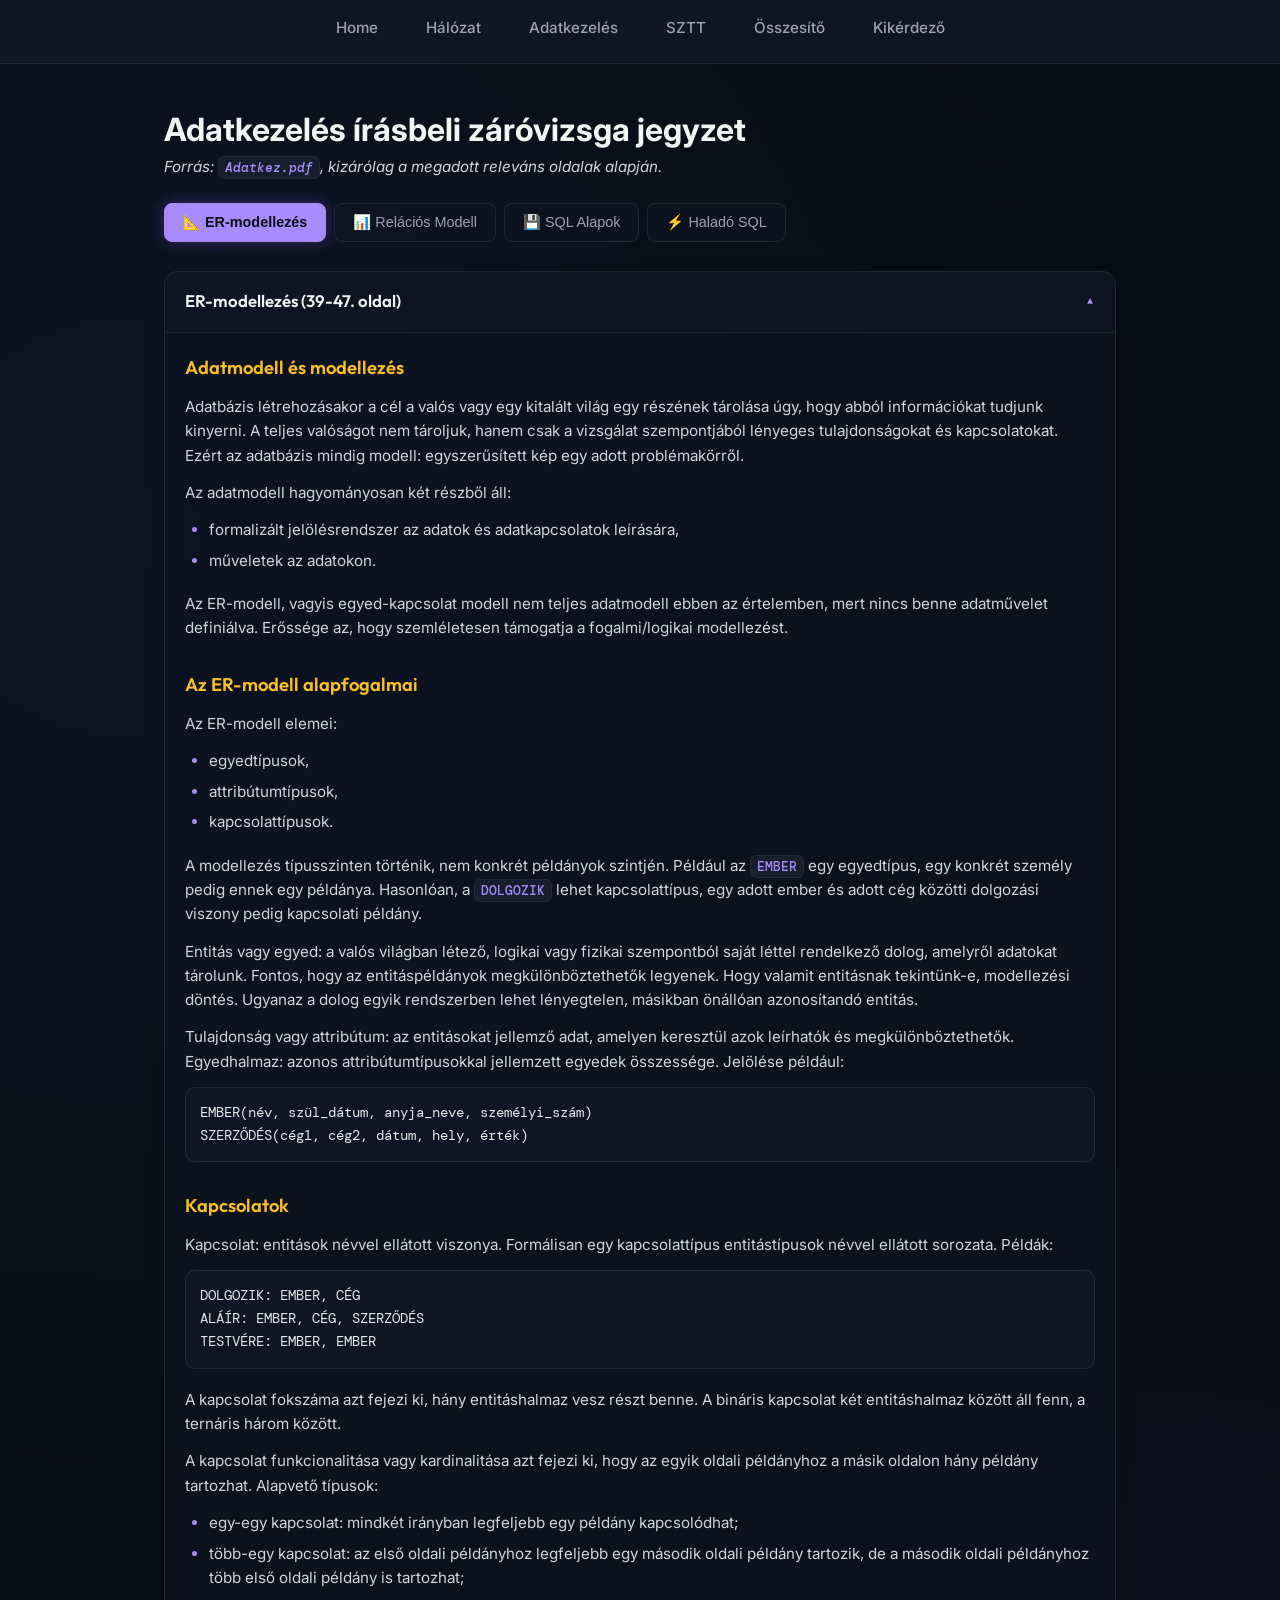
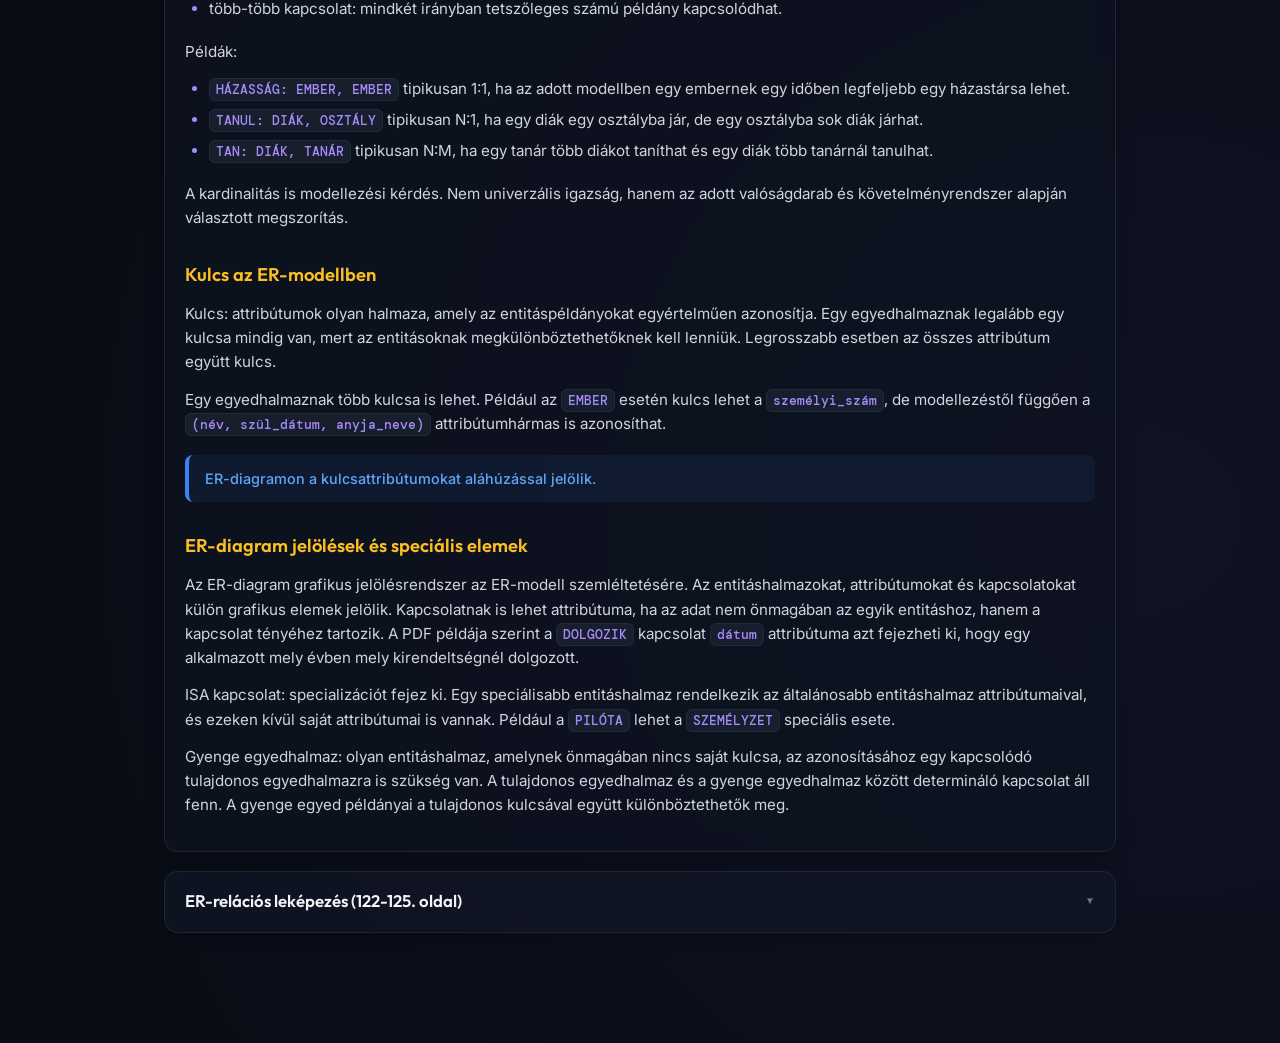
==== commit 307b5ad7: "feat: add SEO metadata, Open Graph tags, JSON-LD schema, robots.txt, and sitemap for improved discov" ====
--- a/adatkezeles.html
+++ b/adatkezeles.html
@@ -1,11 +1,37 @@
 <!doctype html>
-<html lang="en">
+<html lang="hu">
   <head>
     <meta charset="UTF-8" />
     <meta name="viewport" content="width=device-width, initial-scale=1.0" />
+    <meta name="description" content="Adatkezelés írásbeli záróvizsga felkészítő jegyzet a BME VIK BProf képzéséhez. ER-modellezés, ER-relációs leképezés, relációalgebra és haladó SQL lekérdezések." />
+    <meta name="keywords" content="adatkezelés, BProf, záróvizsga, BME VIK, SQL, ER-modell, relációs algebra, normalizálás, tranzakciókezelés, ACID" />
+    <meta name="robots" content="index, follow" />
+    <link rel="canonical" href="https://bprof-zv.hu/adatkezeles.html" />
     <link rel="stylesheet" href="adatkezeles.css" />
     <link rel="stylesheet" href="nav.css" />
-    <title>Adatkezelés</title>
+    <title>Adatkezelés Felkészítő Jegyzet - BProf Záróvizsga</title>
+
+    <!-- Open Graph / Facebook -->
+    <meta property="og:type" content="article" />
+    <meta property="og:url" content="https://bprof-zv.hu/adatkezeles.html" />
+    <meta property="og:title" content="Adatkezelés Felkészítő Jegyzet - BProf Záróvizsga" />
+    <meta property="og:description" content="Átfogó adatbázis és adatkezelési összefoglaló, SQL példák és relációalgebra elmélet." />
+    <meta property="og:image" content="https://bprof-zv.hu/assets/og-image.png" />
+
+    <!-- Structured Data / JSON-LD -->
+    <script type="application/ld+json">
+    {
+      "@context": "https://schema.org",
+      "@type": "Course",
+      "name": "Adatkezelés",
+      "description": "Záróvizsga felkészítő összefoglaló a BME VIK BProf adatkezelés tematikájához.",
+      "provider": {
+        "@type": "Organization",
+        "name": "BProf Záróvizsga Portál",
+        "sameAs": "https://bprof-zv.hu/"
+      }
+    }
+    </script>
   </head>
   <body>
     <nav>
@@ -19,7 +45,7 @@
       </ul>
     </nav>
     <div class="wrap">
-      <h2>Adatkezelés írásbeli záróvizsga jegyzet</h2>
+      <h1>Adatkezelés írásbeli záróvizsga jegyzet</h1>
       <p style="margin-bottom: 1.5rem; font-style: italic">
         Forrás: <code>Adatkez.pdf</code>, kizárólag a megadott releváns oldalak
         alapján.
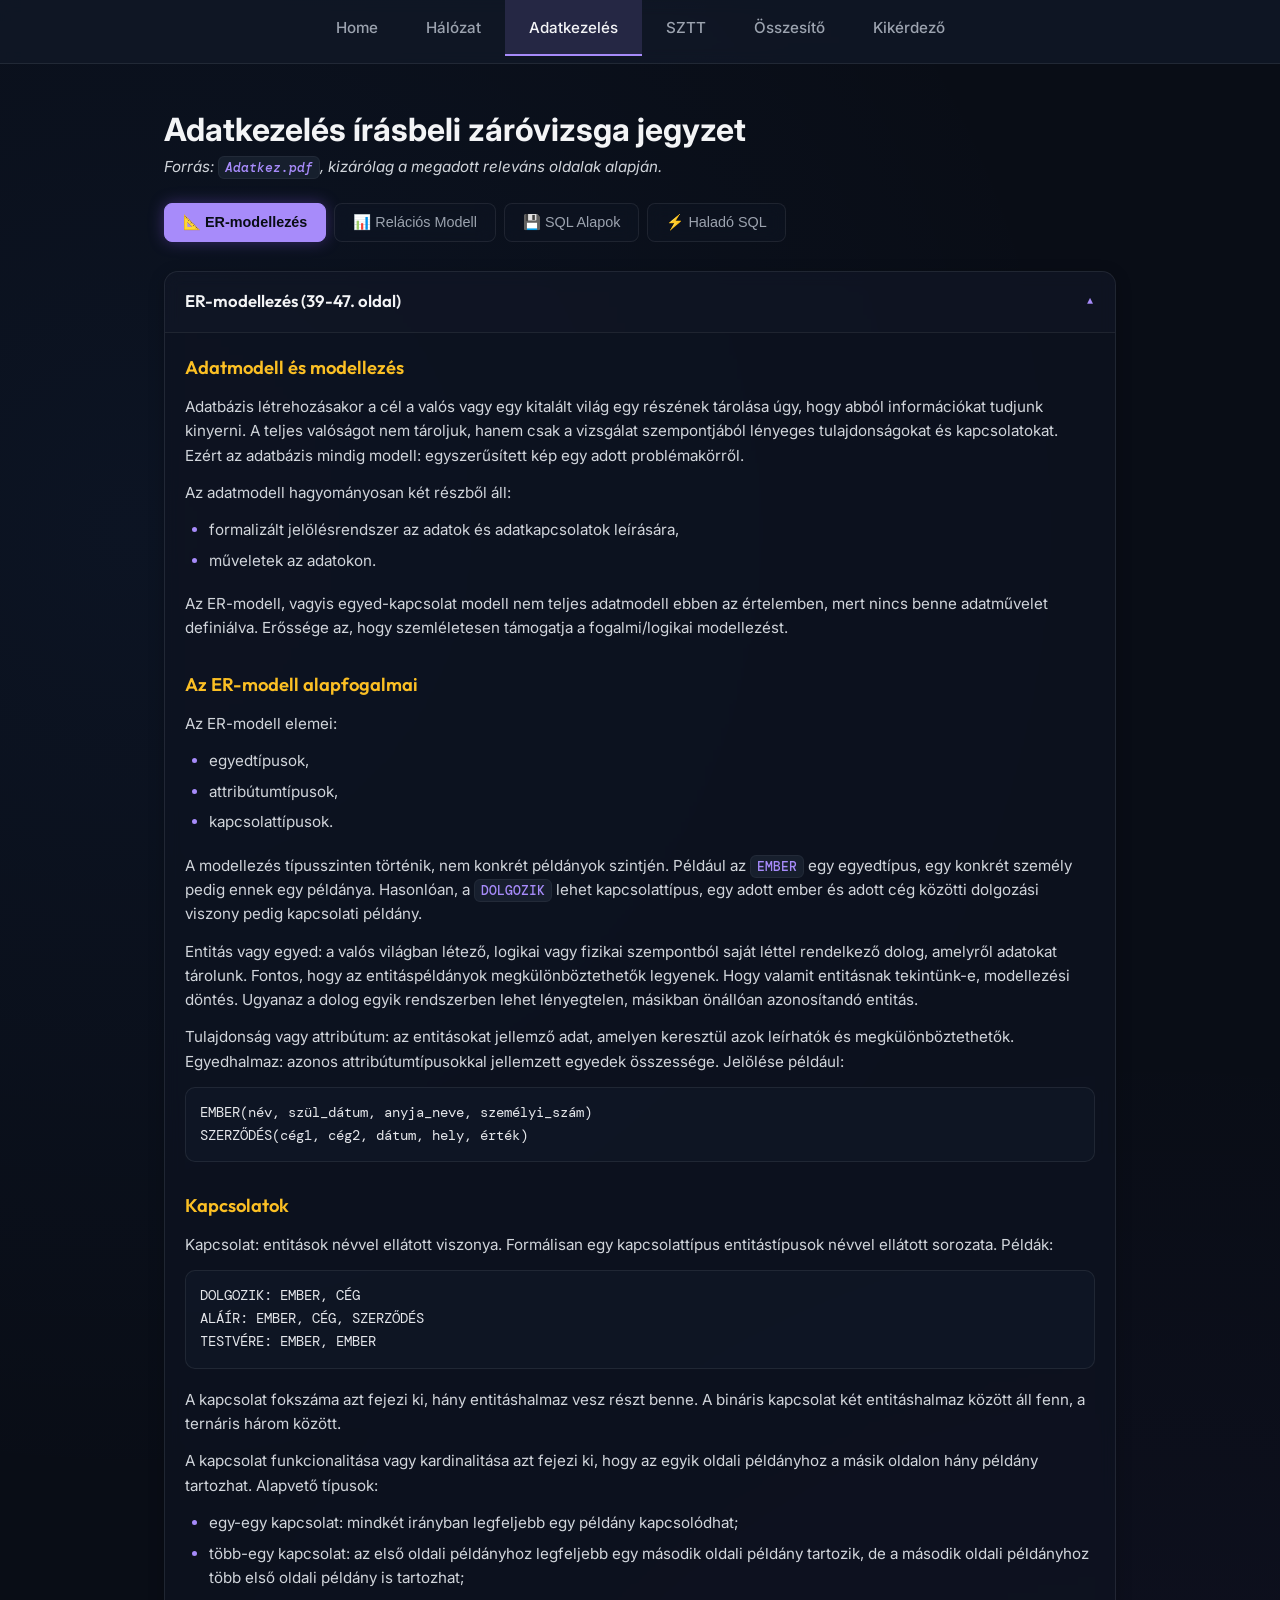
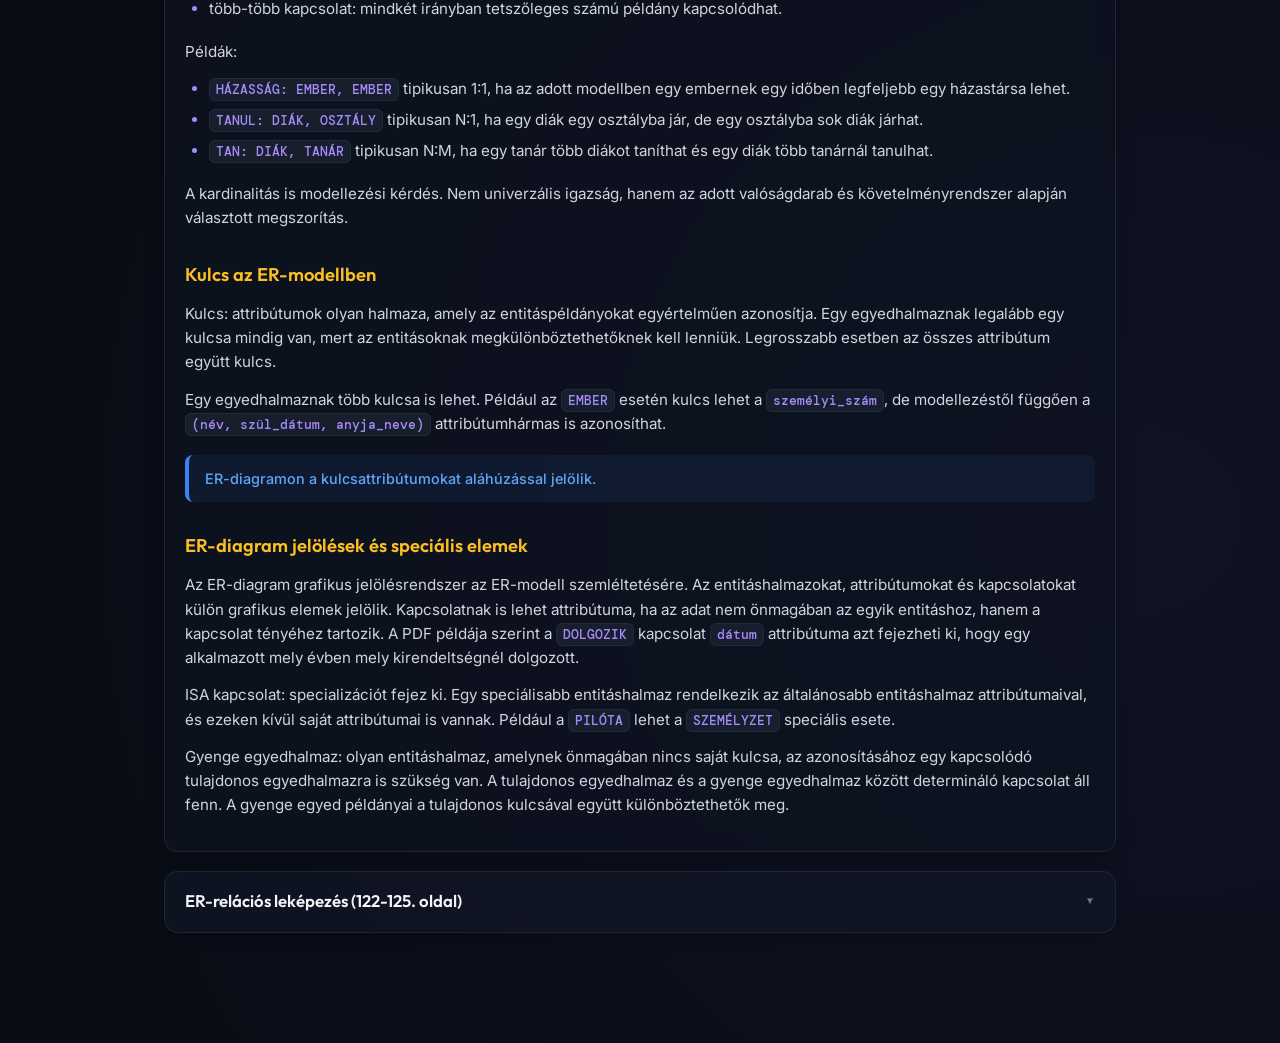
==== commit 9419f1f2: "feat: improve accessibility, SEO, and add quiz progress persistence - Extract duplicated tab/accordi" ====
--- a/adatkezeles.html
+++ b/adatkezeles.html
@@ -16,8 +16,6 @@
     <meta property="og:url" content="https://bprof-zv.hu/adatkezeles.html" />
     <meta property="og:title" content="Adatkezelés Felkészítő Jegyzet - BProf Záróvizsga" />
     <meta property="og:description" content="Átfogó adatbázis és adatkezelési összefoglaló, SQL példák és relációalgebra elmélet." />
-    <meta property="og:image" content="https://bprof-zv.hu/assets/og-image.png" />
-
     <!-- Structured Data / JSON-LD -->
     <script type="application/ld+json">
     {
@@ -34,6 +32,7 @@
     </script>
   </head>
   <body>
+    <a class="skip-link" href="#main">Ugrás a tartalomra</a>
     <nav>
       <ul>
         <li><a href="index.html">Home</a></li>
@@ -44,7 +43,7 @@
         <li><a href="kikerdezo.html">Kikérdező</a></li>
       </ul>
     </nav>
-    <div class="wrap">
+    <div class="wrap" id="main" role="main" tabindex="-1">
       <h1>Adatkezelés írásbeli záróvizsga jegyzet</h1>
       <p style="margin-bottom: 1.5rem; font-style: italic">
         Forrás: <code>Adatkez.pdf</code>, kizárólag a megadott releváns oldalak
@@ -1398,23 +1397,6 @@
         </div>
       </div>
     </div>
-    <script>
-      function showPage(id) {
-        document
-          .querySelectorAll(".page")
-          .forEach((p) => p.classList.remove("active"));
-        document
-          .querySelectorAll(".tab")
-          .forEach((t) => t.classList.remove("active"));
-        document.getElementById(id).classList.add("active");
-        event.target.classList.add("active");
-      }
-      function toggle(head) {
-        const body = head.nextElementSibling;
-        const chev = head.querySelector(".chevron");
-        const open = body.classList.toggle("open");
-        chev.classList.toggle("open", open);
-      }
-    </script>
+    <script src="app.js"></script>
   </body>
 </html>
--- a/nav.css
+++ b/nav.css
@@ -29,4 +29,70 @@
 nav ul li a:hover {
   background-color: rgba(255, 255, 255, 0.05) !important;
   color: #f3f4f6 !important;
+}
+
+/* Active page indicator (set by app.js) */
+nav ul li a.active,
+nav ul li a[aria-current="page"] {
+  color: #f3f4f6 !important;
+  background-color: rgba(167, 139, 250, 0.15) !important;
+  box-shadow: inset 0 -2px 0 #a78bfa;
+}
+
+/* ---- Shared accessibility helpers (loaded on every page) ---- */
+
+/* Visually-hidden, but available to screen readers */
+.sr-only {
+  position: absolute !important;
+  width: 1px;
+  height: 1px;
+  padding: 0;
+  margin: -1px;
+  overflow: hidden;
+  clip: rect(0, 0, 0, 0);
+  white-space: nowrap;
+  border: 0;
+}
+
+/* Skip-to-content link: off-screen until focused */
+.skip-link {
+  position: absolute;
+  left: 8px;
+  top: -56px;
+  z-index: 1000;
+  background: #a78bfa;
+  color: #090d16;
+  padding: 10px 16px;
+  border-radius: 8px;
+  font-family: 'Inter', sans-serif;
+  font-weight: 600;
+  text-decoration: none;
+  transition: top 0.15s ease;
+}
+
+.skip-link:focus {
+  top: 8px;
+}
+
+/* Visible keyboard focus for interactive elements */
+a:focus-visible,
+button:focus-visible,
+.tab:focus-visible,
+.sec-head:focus-visible,
+[tabindex]:focus-visible {
+  outline: 2px solid #a78bfa;
+  outline-offset: 2px;
+  border-radius: 4px;
+}
+
+/* Respect users who prefer reduced motion */
+@media (prefers-reduced-motion: reduce) {
+  *,
+  *::before,
+  *::after {
+    animation-duration: 0.001ms !important;
+    animation-iteration-count: 1 !important;
+    transition-duration: 0.001ms !important;
+    scroll-behavior: auto !important;
+  }
 }
